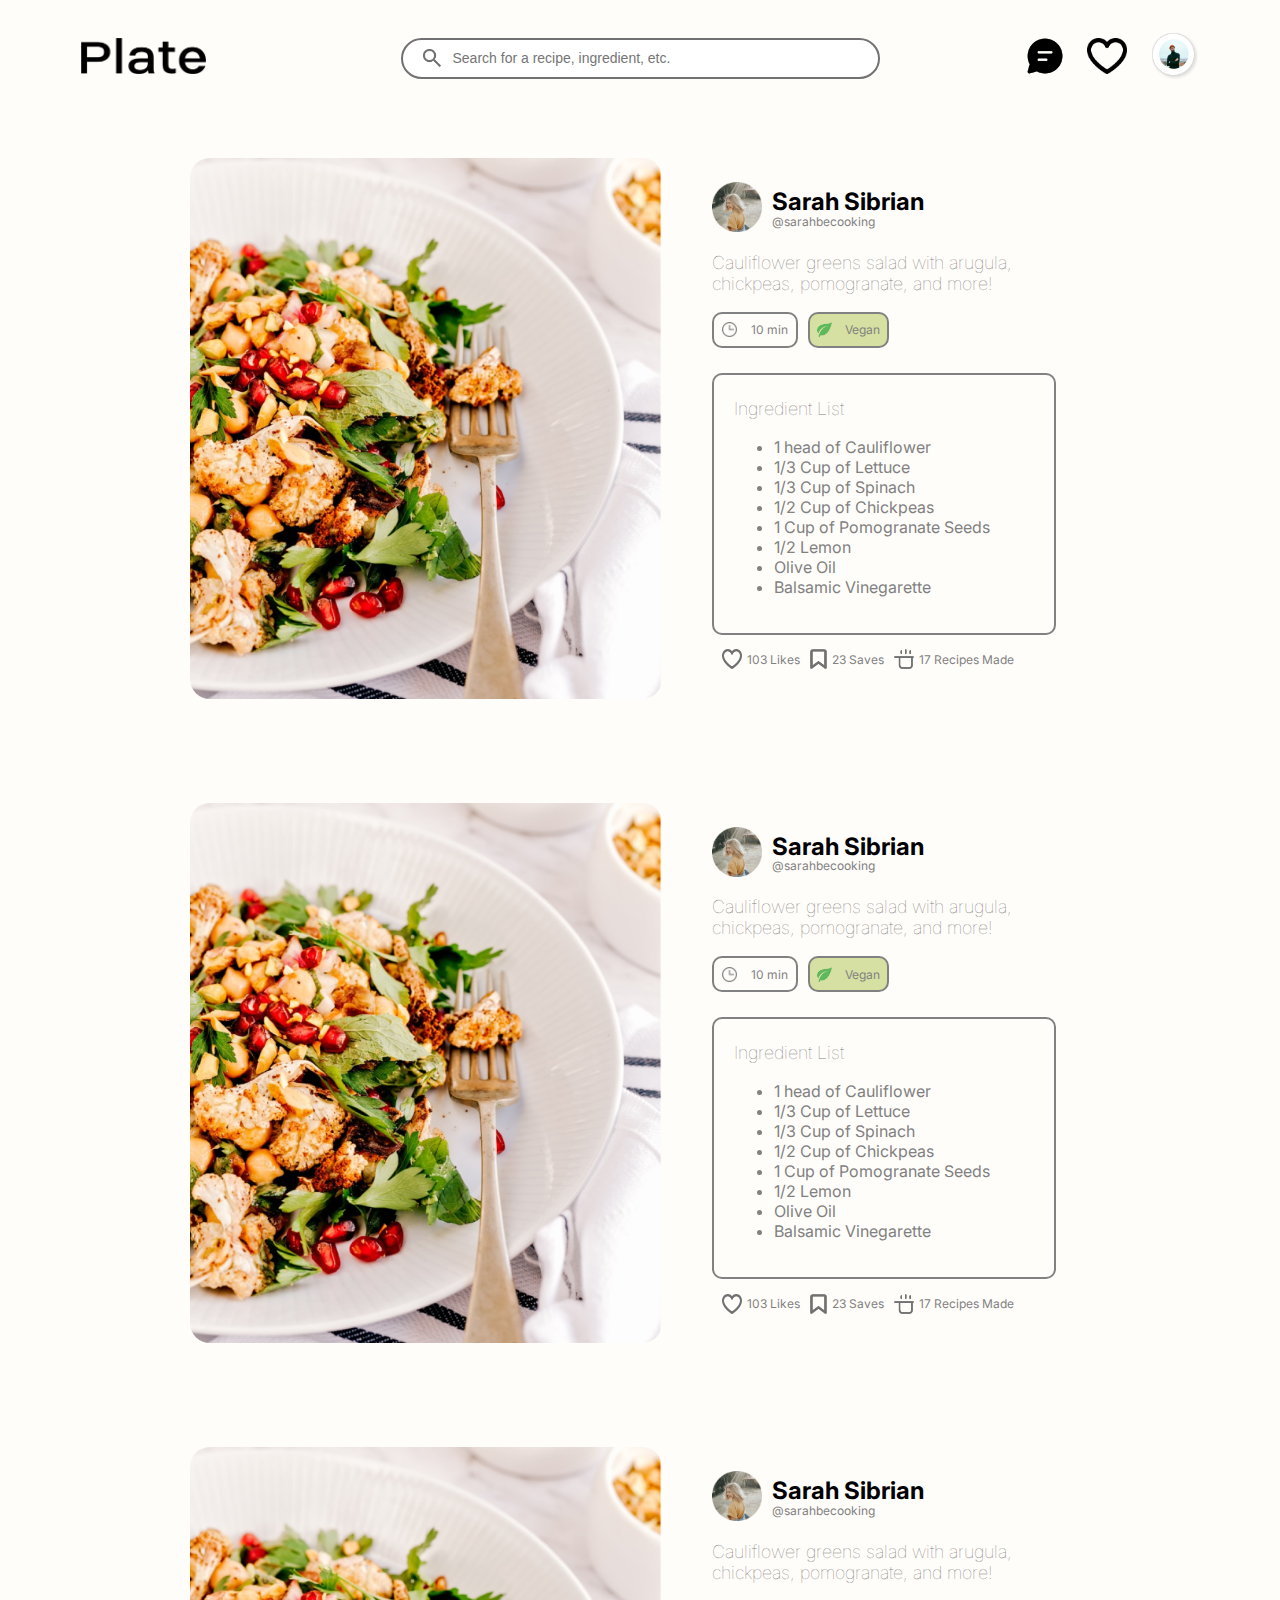
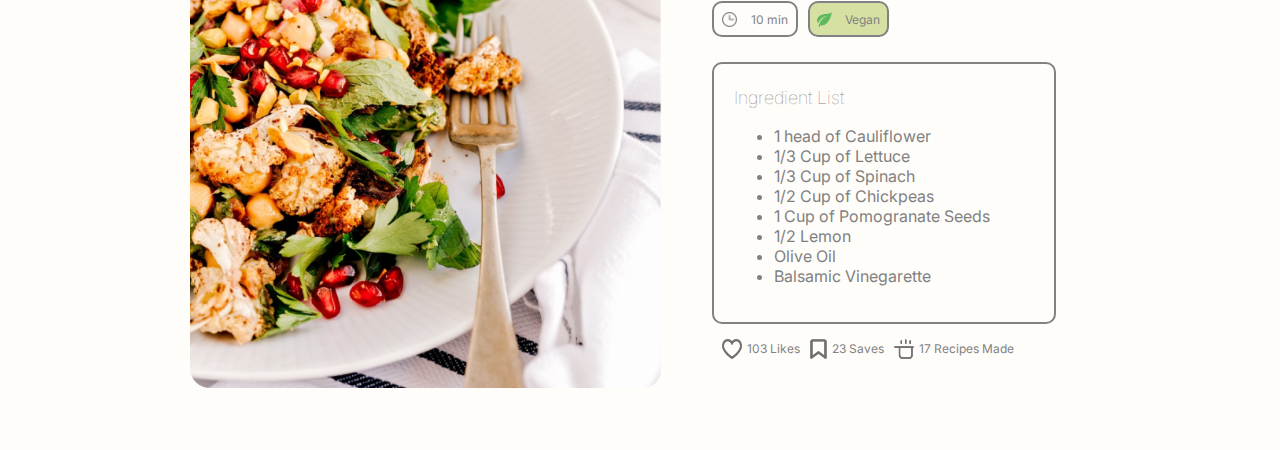
==== index.html @ 9414996a "Add files via upload" ====
<!DOCTYPE html>
<html>
<head>
    <meta charset="UTF-8">
    <meta name="viewport" content="width=device-width, initial-scale=1">

<title>Plate | A Food Website</title>

    <link rel="stylesheet" href="css/main.css">
    <link rel="stylesheet" href="css/navbar.css">

    <link rel="preconnect" href="https://fonts.googleapis.com"> 
    <link rel="preconnect" href="https://fonts.gstatic.com" crossorigin> 
    <link href="https://fonts.googleapis.com/css2?family=Inter&display=swap" rel="stylesheet">

</head>    
<body>

<!-- NAVIGATION BAR -->
<div id="navigation">
        <a href="index.html"><img class="logo" src="img/plate.png" alt="plate logo"></a>

        <a href="explore/explore.html"><div id="searchbar">
            <img class="searchicon" src="img/searchicon.png">
            <input class="search" type="text" placeholder="Search for a recipe, ingredient, etc.">
        </div></a>

        <div id="navigation-icons-right">
            <a href="community/community.html"><img class="icons" src="img/communityicon.png" alt="community icon"></a>
            <a href="saved/saved.html"><img class="icons" src="img/savedicon.png" alt="saved icon"></a>
            <a href="profile/profile.html"><img class="usericon" src="img/usericon.png" alt="usericon"></a>
        </div>   
</div>


<!-- MAIN FEED -->
<!-- POST 1 -->
<div class="post-template">
    <div class="post-image">
        <!-- <img class="post-saved" src="img/savedicon.png" alt="saved icon"> -->
        <img class="post-pic" src="img/post1/test.png" alt="post 1 test image">
    </div>
    

    <div class="post-description">
        <div class="post-user">
            <img class="post-user-image" src="img/post1/userimage.png" alt="post 1 test user image">
            <div class="post-user-info">
                <h2 class="post-user-name">Sarah Sibrian</h2>
                <p>@sarahbecooking</p>
            </div>
        </div>

        <div class="post-caption">
            <h3>Cauliflower greens salad with arugula, chickpeas, pomogranate, and more!</h3>

        </div>

        <div class="post-tags">
            <div class="time">
                <img class="post-icons" src="img/timeicon.png" alt="time icon">
                <p>10 min</p>
            </div>

            <div class="vegan">
                <img class="post-icons" src="img/veganicon.png" alt="vegan icon">
                <p>Vegan</p>
            </div>

        </div>

        <div class="post-ingredients">
            <h3>Ingredient List</h3>
            <ul>
                <li>1 head of Cauliflower</li>
                <li>1/3 Cup of Lettuce</li>
                <li>1/3 Cup of Spinach</li>
                <li>1/2 Cup of Chickpeas</li>
                <li>1 Cup of Pomogranate Seeds</li>
                <li>1/2 Lemon </li>
                <li>Olive Oil</li>
                <li>Balsamic Vinegarette</li>
            </ul>

        </div>

        <div class="post-engagement">
            <div class="texteng">
                <img class="iconeng heart" src="img/savedicong.png" alt="saved icon">
                <p>103 Likes</p>
            </div>
            <div class="texteng">
                <img class="iconengf" src="img/flagicon.png" alt="flag icon">
                <p>23 Saves</p>
            </div>
            <div class="texteng">
                <img class="iconeng" src="img/cookedicon.png" alt="cooked icon">      
                <p>17 Recipes Made</p>  
            </div>

        </div>
    </div>

</div>

<!-- POST 2 -->
<div class="post-template">
    <div class="post-image">
        <!-- <img class="post-saved" src="img/savedicon.png" alt="saved icon"> -->
        <img class="post-pic" src="img/post1/test.png" alt="post 1 test image">
    </div>
    

    <div class="post-description">
        <div class="post-user">
            <img class="post-user-image" src="img/post1/userimage.png" alt="post 1 test user image">
            <div class="post-user-info">
                <h2 class="post-user-name">Sarah Sibrian</h2>
                <p>@sarahbecooking</p>
            </div>
        </div>

        <div class="post-caption">
            <h3>Cauliflower greens salad with arugula, chickpeas, pomogranate, and more!</h3>

        </div>

        <div class="post-tags">
            <div class="time">
                <img class="post-icons" src="img/timeicon.png" alt="time icon">
                <p>10 min</p>
            </div>

            <div class="vegan">
                <img class="post-icons" src="img/veganicon.png" alt="vegan icon">
                <p>Vegan</p>
            </div>

        </div>

        <div class="post-ingredients">
            <h3>Ingredient List</h3>
            <ul>
                <li>1 head of Cauliflower</li>
                <li>1/3 Cup of Lettuce</li>
                <li>1/3 Cup of Spinach</li>
                <li>1/2 Cup of Chickpeas</li>
                <li>1 Cup of Pomogranate Seeds</li>
                <li>1/2 Lemon </li>
                <li>Olive Oil</li>
                <li>Balsamic Vinegarette</li>
            </ul>

        </div>

        <div class="post-engagement">
            <div class="texteng">
                <img class="iconeng heart" src="img/savedicong.png" alt="saved icon">
                <p>103 Likes</p>
            </div>
            <div class="texteng">
                <img class="iconengf" src="img/flagicon.png" alt="flag icon">
                <p>23 Saves</p>
            </div>
            <div class="texteng">
                <img class="iconeng" src="img/cookedicon.png" alt="cooked icon">      
                <p>17 Recipes Made</p>  
            </div>

        </div>
    </div>

</div>

<!-- POST 3 -->
<div class="post-template">
    <div class="post-image">
        <!-- <img class="post-saved" src="img/savedicon.png" alt="saved icon"> -->
        <img class="post-pic" src="img/post1/test.png" alt="post 1 test image">
    </div>
    

    <div class="post-description">
        <div class="post-user">
            <img class="post-user-image" src="img/post1/userimage.png" alt="post 1 test user image">
            <div class="post-user-info">
                <h2 class="post-user-name">Sarah Sibrian</h2>
                <p>@sarahbecooking</p>
            </div>
        </div>

        <div class="post-caption">
            <h3>Cauliflower greens salad with arugula, chickpeas, pomogranate, and more!</h3>

        </div>

        <div class="post-tags">
            <div class="time">
                <img class="post-icons" src="img/timeicon.png" alt="time icon">
                <p>10 min</p>
            </div>

            <div class="vegan">
                <img class="post-icons" src="img/veganicon.png" alt="vegan icon">
                <p>Vegan</p>
            </div>

        </div>

        <div class="post-ingredients">
            <h3>Ingredient List</h3>
            <ul>
                <li>1 head of Cauliflower</li>
                <li>1/3 Cup of Lettuce</li>
                <li>1/3 Cup of Spinach</li>
                <li>1/2 Cup of Chickpeas</li>
                <li>1 Cup of Pomogranate Seeds</li>
                <li>1/2 Lemon </li>
                <li>Olive Oil</li>
                <li>Balsamic Vinegarette</li>
            </ul>

        </div>

        <div class="post-engagement">
            <div class="texteng">
                <img class="iconeng heart" src="img/savedicong.png" alt="saved icon">
                <p>103 Likes</p>
            </div>
            <div class="texteng">
                <img class="iconengf" src="img/flagicon.png" alt="flag icon">
                <p>23 Saves</p>
            </div>
            <div class="texteng">
                <img class="iconeng" src="img/cookedicon.png" alt="cooked icon">      
                <p>17 Recipes Made</p>  
            </div>

        </div>
    </div>

</div>

<script>
    var saveIcons = document.querySelectorAll('.heart');
    var flagIcons = document.querySelectorAll('.iconengf');
    var filledSave = 'img/saved-fill.svg';
    var filledFlag = 'img/flag-fill.svg';

    //START HEART ICONS
    saveIcons.forEach(function(saveIcon) {
    //Hover Functions
        saveIcon.addEventListener('mouseover', function () {
            if (!saveIcon.classList.contains('liked')) {
                saveIcon.src = filledSave;
            }
         });

        saveIcon.addEventListener('mouseout', function () {
            if (!saveIcon.classList.contains('liked')) {
                saveIcon.src = 'img/savedicong.png';
            }
        });

        //Click Functions
        saveIcon.addEventListener('click', function(){
            var postDiv = saveIcon.closest('.texteng');

            if(postDiv) {
                var heartText = postDiv.querySelector('p');

                if (saveIcon.src.endsWith('saved-fill.svg')) {
                saveIcon.src = 'img/savedicong.png';
                saveIcon.classList.remove('liked');
                heartText.textContent = '103 Likes';

                } else {
                saveIcon.src = filledSave;
                saveIcon.classList.add('liked');
                heartText.textContent = '104 Likes';
                }

            }

        });
    });
    //END HEART ICONS

    //START FLAG ICONS
    flagIcons.forEach(function(flagIcon) {
    //Hover Functions
        flagIcon.addEventListener('mouseover', function () {
            if (!flagIcon.classList.contains('saved')) {
                flagIcon.src = filledFlag;
            }
         });

        flagIcon.addEventListener('mouseout', function () {
            if (!flagIcon.classList.contains('saved')) {
                flagIcon.src = 'img/flagicon.png';
            }
        });

        //Click Functions
        flagIcon.addEventListener('click', function(){
            var postDivf = flagIcon.closest('.texteng');

            if(postDivf) {
                var flagText = postDivf.querySelector('p');

                if (flagIcon.src.endsWith('flag-fill.svg')) {
                flagIcon.src = 'img/flagicon.png';
                flagIcon.classList.remove('saved');
                flagText.textContent = '23 Saves';

                } else {
                flagIcon.src = filledFlag;
                flagIcon.classList.add('saved');
                flagText.textContent = '24 Saves';
                }

            }

        });
    });
    //END FLAG ICONS

</script>


</body>
<html>
---- css/main.css ----
body {
    font-family: 'Inter', sans-serif;
    color: #818181;
    background-color: #FFFDFA;
}

h2 {
    font-size: 24px;
}

h3 {
    font-size: 18px;
    font-weight: 100;
}

p {
    font-size: 12px;
}




/* ENTIRE POST TEMPLATE */
.post-template {
    display: flex;
    flex-direction: row;
    align-items: center;

    margin-left: auto;
    margin-right: auto;

    width: 900px;
    padding: 50px;
}



/* POST IMAGE - LEFT SIDE*/
.post-image {
    width: 500px;
}

.post-pic {
    width: 100%;
    border-radius: 20px;
}

/* HOVER FOR HEART/LIKE FEATURE BUT I DIDN"T FIGURE IT OUT YET */

/* .post-saved {
    width: 35px;
    position: absolute;
    bottom: 180px;
    left: 635px;

    opacity: 0;
    transition: opacity 1s ease;
}

.post-image:hover > .post-saved{
    opacity: 1;
} */





/* ENTIRE POST DESCRIPTION - RIGHT SIDE*/
.post-description {
    width: 400px;
    padding-left: 50px;
}

/* POST USER NAME INFO*/
    .post-user {
        display: flex;
    }

    .post-user-image {
        width: 50px;
        height: 50px;
        padding-right: 10px;
    }

    .post-user-info {
        line-height: 0px;
    }

    .post-user-name {
        color: black;
    }


/* POST TAGS */
    .post-tags {
        display: flex;
        flex-direction: row;
        justify-content: flex-start;
    }

    .time {
        display: flex;
        align-items: center;
        justify-content: space-around;
        width: 80px;
        height: 30px;
        padding: 1px;

        border: 2px solid #818181;
        border-radius: 10px;
        margin-right: 10px;
    }

    .vegan {
        display: flex;
        align-items: center;
        justify-content: space-around;
        width: 75px;
        height: 30px;
        padding: 1px;

        border: 2px solid #818181;
        border-radius: 10px;
        background-color: #D6E0A2;
    }

    .post-icons {
        width: 15px;
        height: 15px;
    }


/* POST INGREDIENTS */
.post-ingredients {
    margin-top: 25px;
    border: 2px solid #818181;
    border-radius: 10px;

    width: 300px;
    padding: 20px;
    padding-top: 5px;
}


/* POST ENGAGEMENT */
.post-engagement {
    display: flex;
    flex-direction: row;
    padding-left: 10px;
    padding-top: 5px;
}

.texteng {
    display: flex;
    flex-direction: row;
    align-items: center;

    padding-right: 10px;
}

.iconeng {
    width: 20px;
    height: 20px;
    padding-right: 5px;
}

.iconengf {
    height: 20px;
    padding-right: 5px;
}
---- css/navbar.css ----
#navigation {
    display: flex;
    flex-direction: row;
    justify-content: space-around;
    align-items: center;

    height: 100px;
}


#searchbar {
    margin-left: 50px;
    align-items: center;
}

.search {
    width: 400px;
    height: 35px;

    border-radius: 25px;
    border: 2px solid #717171;

    font-size: 14px;
    padding-left: 50px;
    padding-right: 25px;
}

.searchicon {
    width: 18px;
    padding-top: 11px;
    padding-left: 22px;
    position: absolute;
}






#navigation-icons-right {
    width: 175px;

    display: flex;
    justify-content: space-between;
    align-items: center;

    /* background-color: green; */
}

.logo {
    width: 125px;
}

.icons {
    width: 40px;
}

.usericon {
    width: 50px;
}
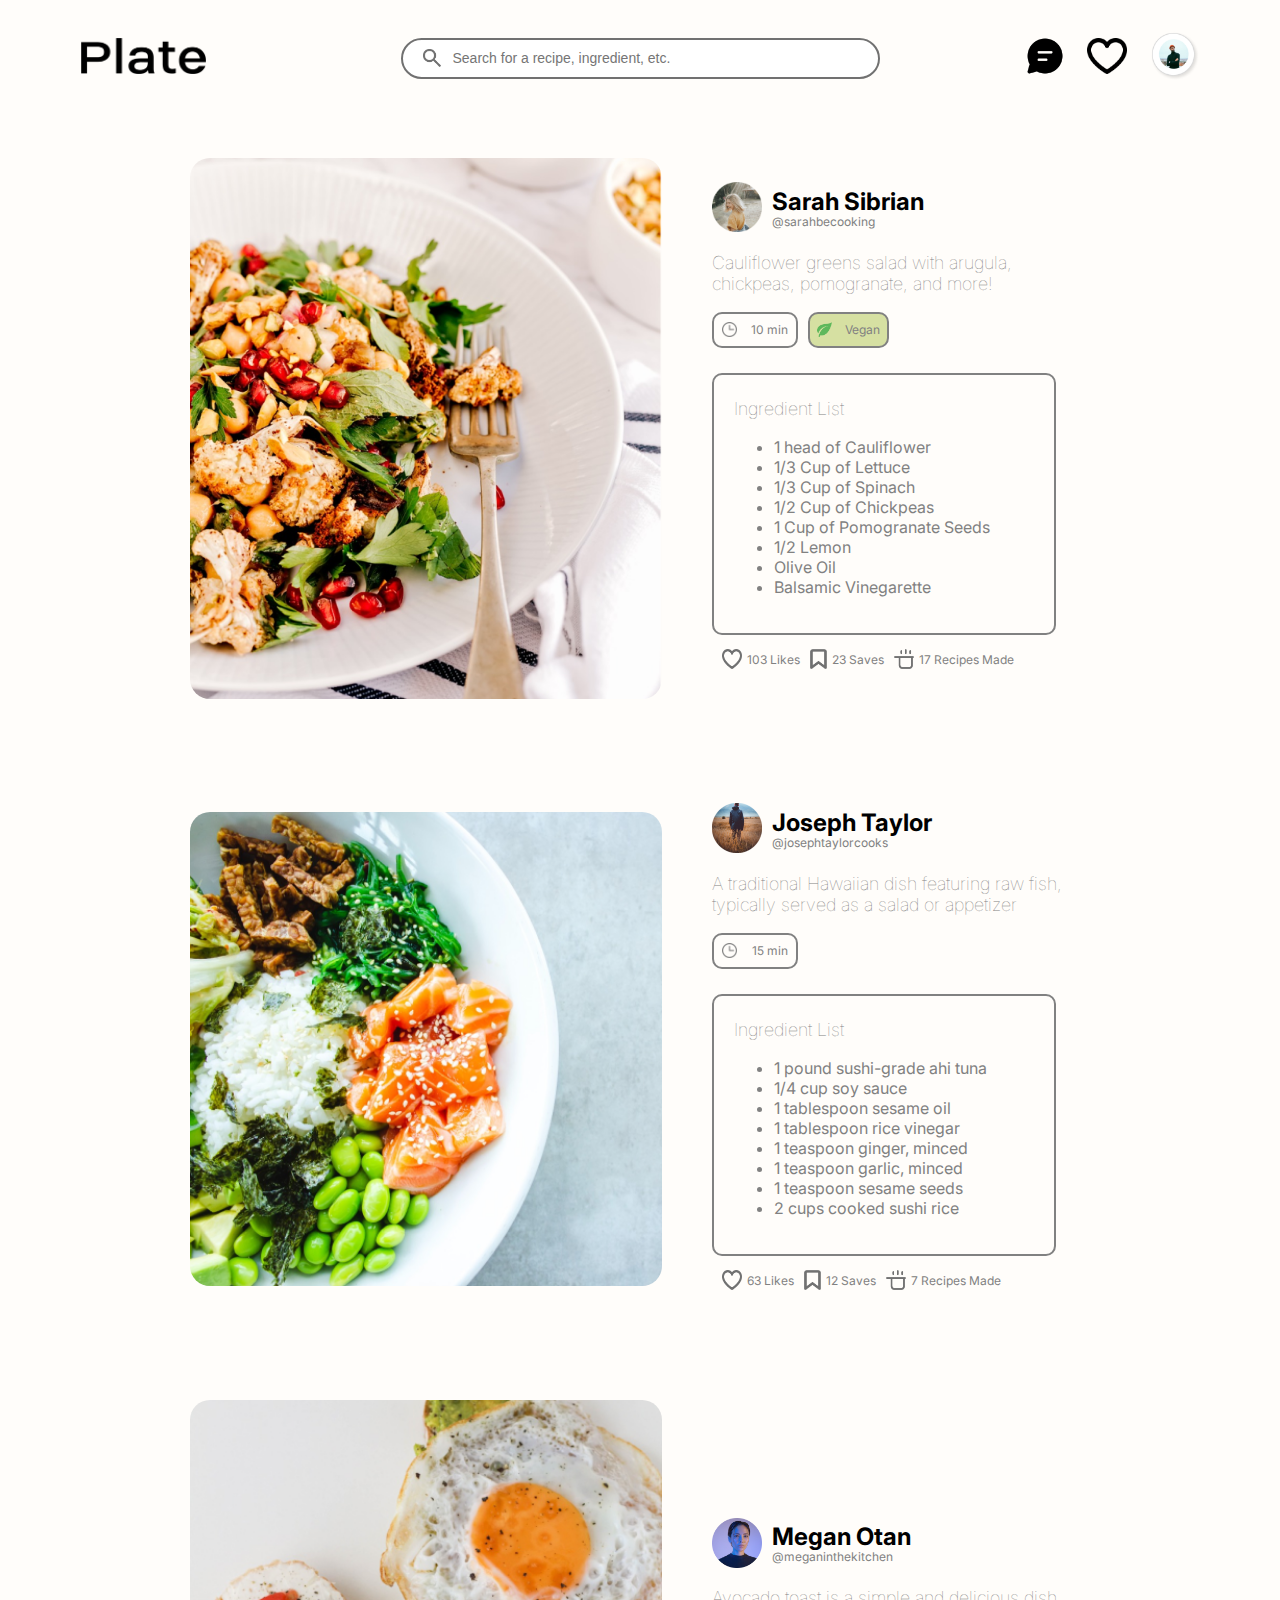
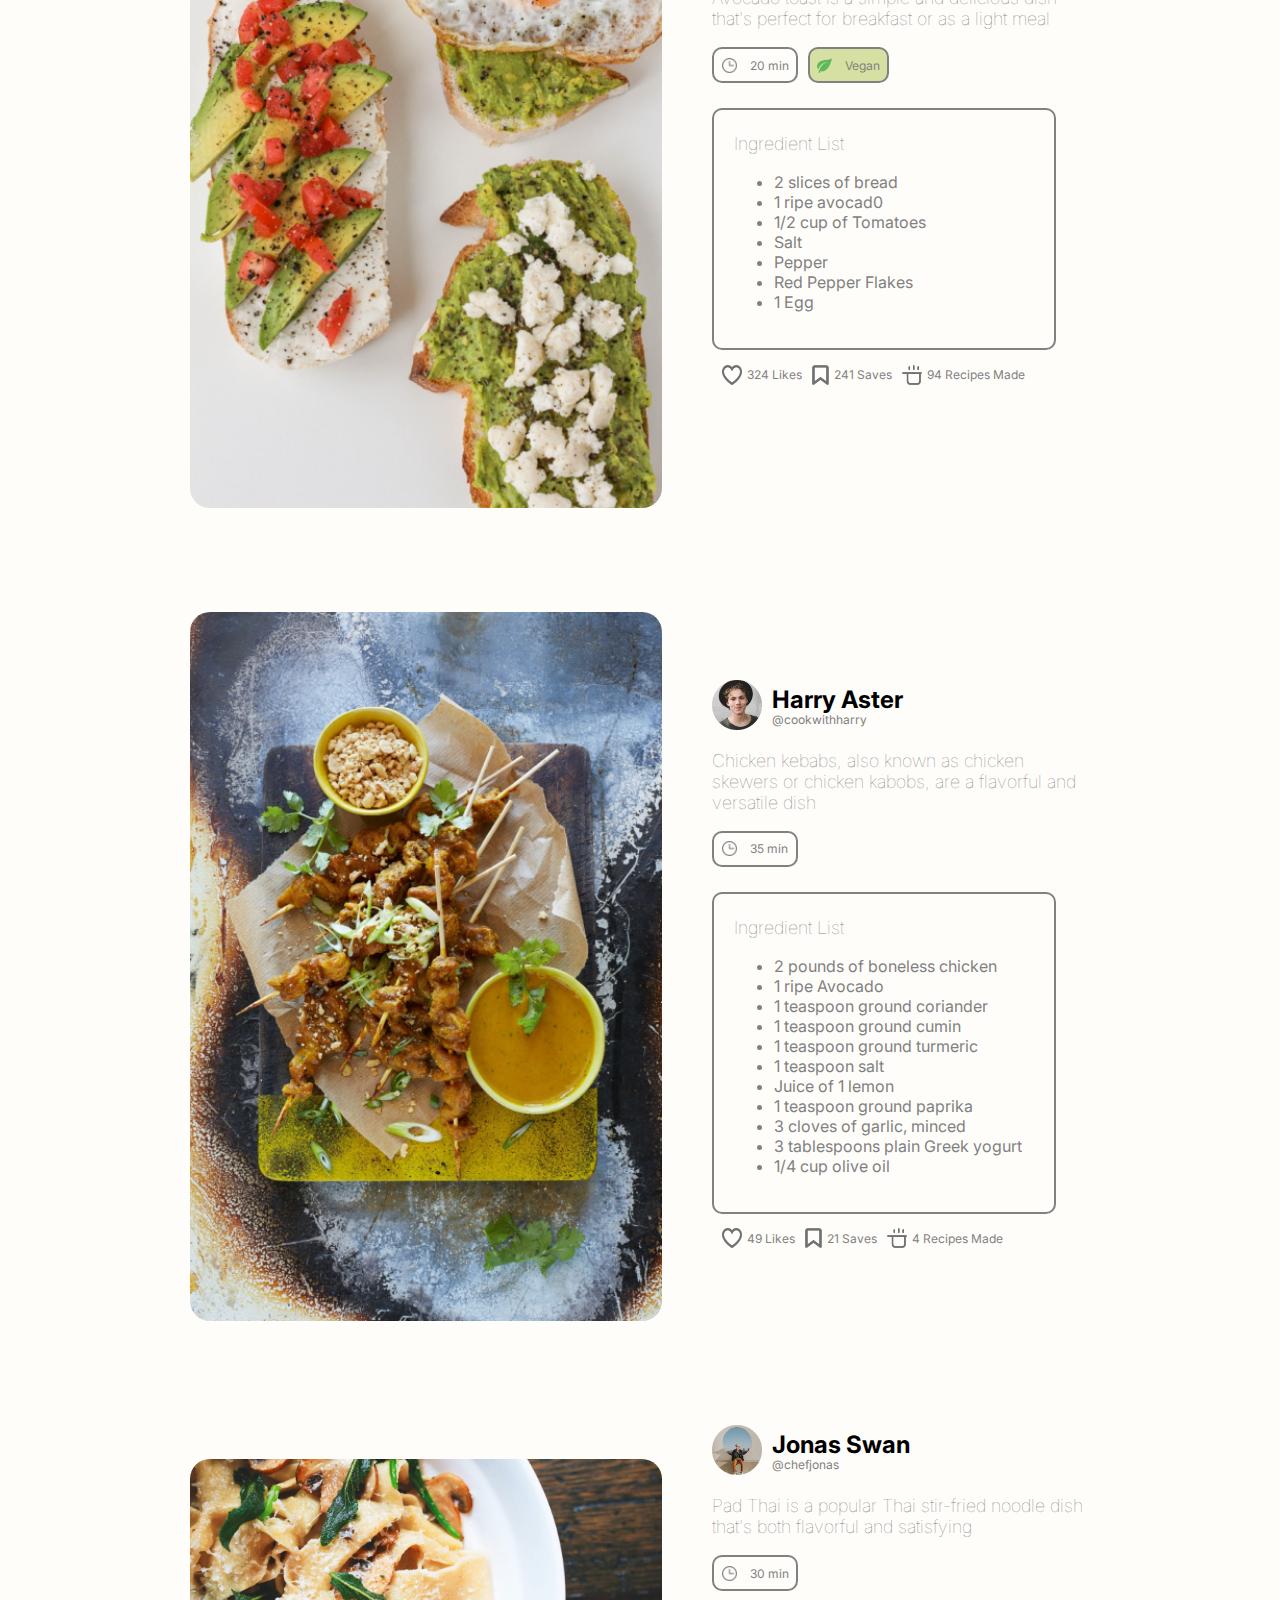
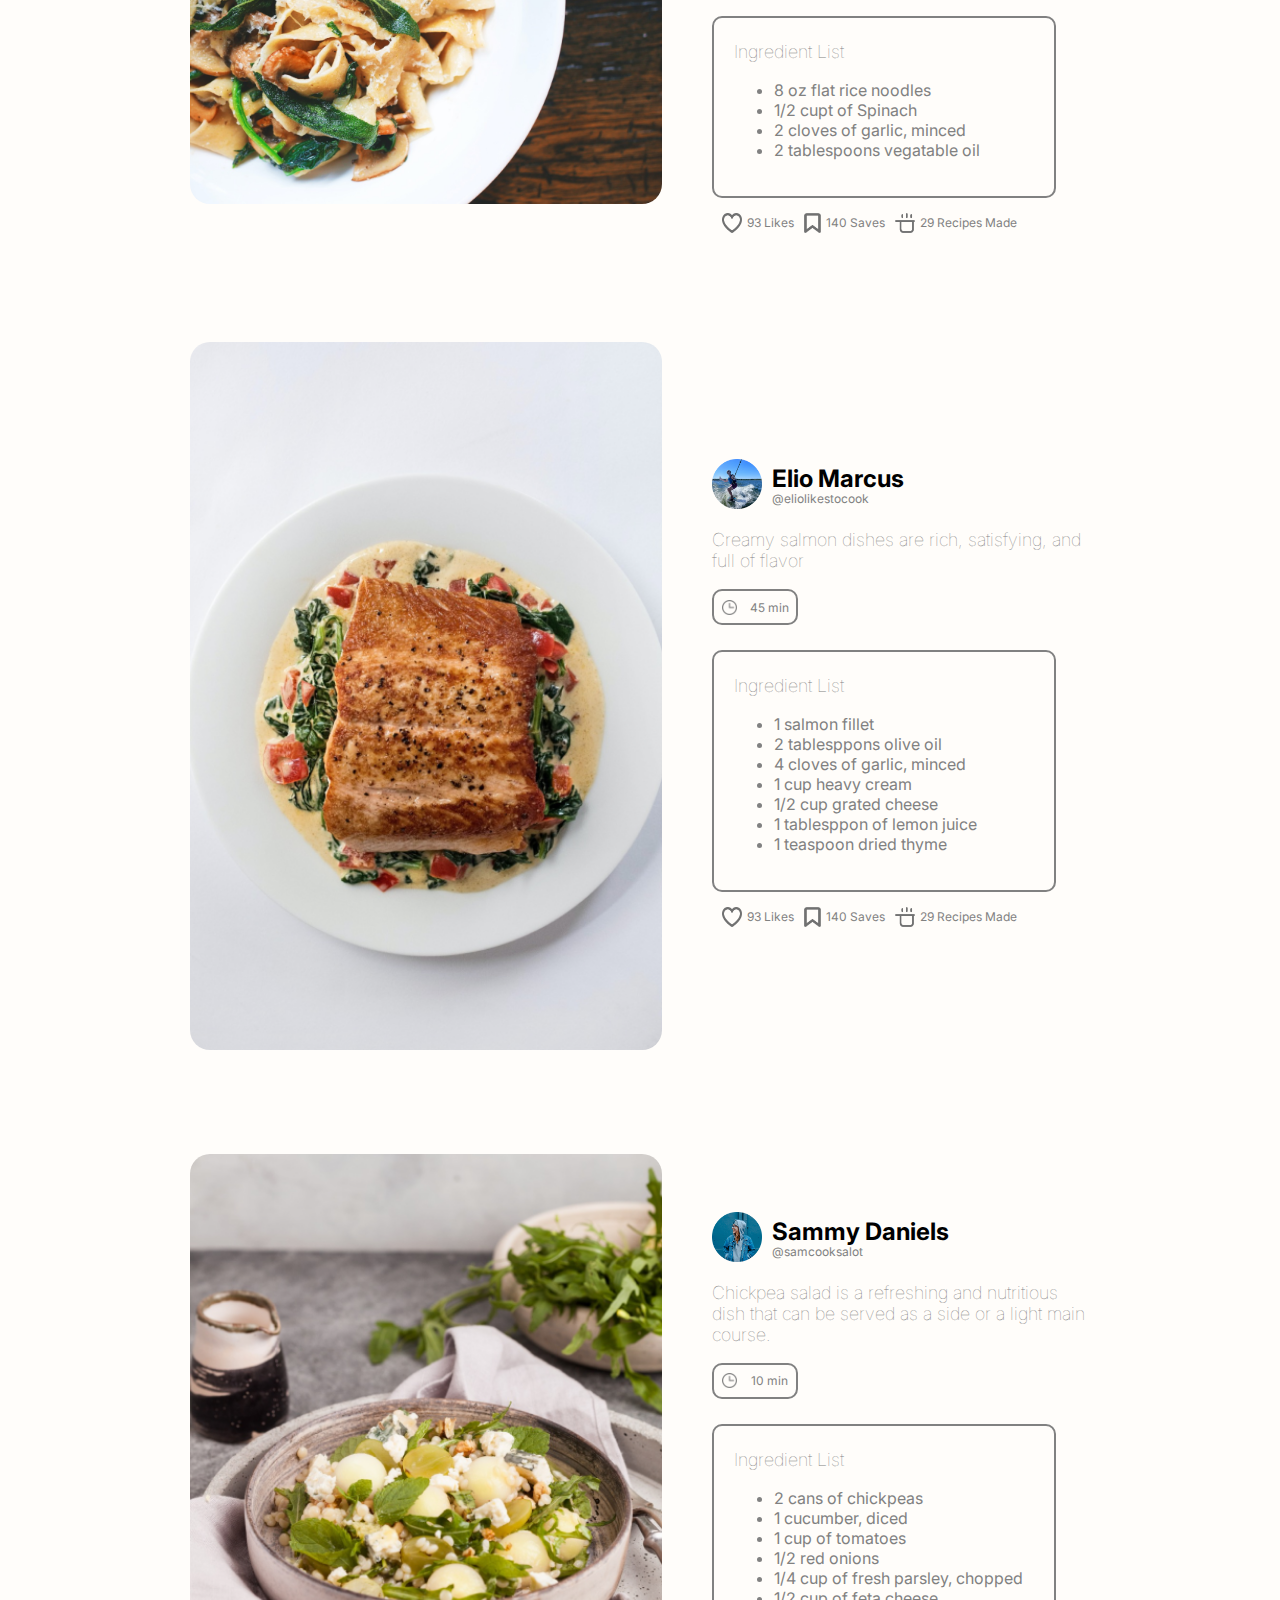
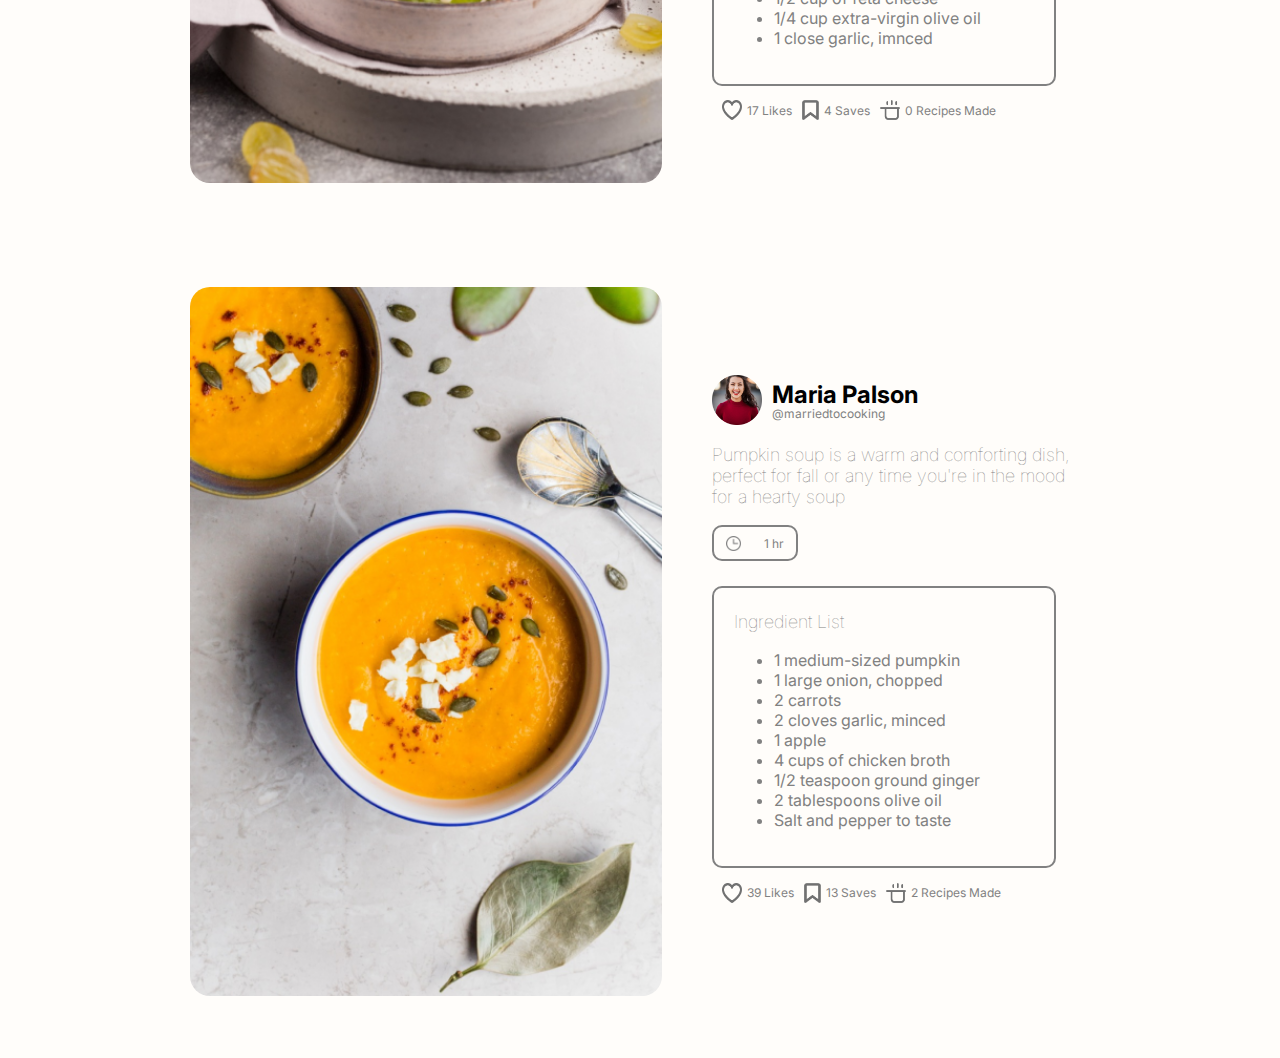
==== commit 07a1168e: "Update index.html" ====
--- a/index.html
+++ b/index.html
@@ -86,7 +86,7 @@
 
         <div class="post-engagement">
             <div class="texteng">
-                <img class="iconeng heart" src="img/savedicong.png" alt="saved icon">
+                <img class="iconeng" src="img/savedicong.png" alt="saved icon">
                 <p>103 Likes</p>
             </div>
             <div class="texteng">
@@ -107,28 +107,92 @@
 <div class="post-template">
     <div class="post-image">
         <!-- <img class="post-saved" src="img/savedicon.png" alt="saved icon"> -->
-        <img class="post-pic" src="img/post1/test.png" alt="post 1 test image">
-    </div>
-    
-
-    <div class="post-description">
-        <div class="post-user">
-            <img class="post-user-image" src="img/post1/userimage.png" alt="post 1 test user image">
-            <div class="post-user-info">
-                <h2 class="post-user-name">Sarah Sibrian</h2>
-                <p>@sarahbecooking</p>
-            </div>
-        </div>
-
-        <div class="post-caption">
-            <h3>Cauliflower greens salad with arugula, chickpeas, pomogranate, and more!</h3>
-
-        </div>
-
-        <div class="post-tags">
-            <div class="time">
-                <img class="post-icons" src="img/timeicon.png" alt="time icon">
-                <p>10 min</p>
+        <img class="post-pic" src="img/post2/test.png" alt="post 2 test image">
+    </div>
+    
+
+    <div class="post-description">
+        <div class="post-user">
+            <img class="post-user-image" src="img/post2/userimage.png" alt="post 2 test user image">
+            <div class="post-user-info">
+                <h2 class="post-user-name">Joseph Taylor</h2>
+                <p>@josephtaylorcooks</p>
+            </div>
+        </div>
+
+        <div class="post-caption">
+            <h3>A traditional Hawaiian dish featuring raw fish, typically served as a salad or appetizer</h3>
+
+        </div>
+
+        <div class="post-tags">
+            <div class="time">
+                <img class="post-icons" src="img/timeicon.png" alt="time icon">
+                <p>15 min</p>
+            </div>
+
+        </div>
+
+        <div class="post-ingredients">
+            <h3>Ingredient List</h3>
+            <ul>
+                <li>1 pound sushi-grade ahi tuna</li>
+                <li>1/4 cup soy sauce</li>
+                <li>1 tablespoon sesame oil</li>
+                <li>1 tablespoon rice vinegar</li>
+                <li>1 teaspoon ginger, minced</li>
+                <li>1 teaspoon garlic, minced</li>
+                <li>1 teaspoon sesame seeds</li>
+                <li>2 cups cooked sushi rice</li>
+            </ul>
+
+        </div>
+
+        <div class="post-engagement">
+            <div class="texteng">
+                <img class="iconeng" src="img/savedicong.png" alt="saved icon">
+                <p>63 Likes</p>
+            </div>
+            <div class="texteng">
+                <img class="iconengf" src="img/flagicon.png" alt="flag icon">
+                <p>12 Saves</p>
+            </div>
+            <div class="texteng">
+                <img class="iconeng" src="img/cookedicon.png" alt="cooked icon">      
+                <p>7 Recipes Made</p>  
+            </div>
+
+        </div>
+    </div>
+
+</div>
+
+<!-- POST 3 -->
+<div class="post-template">
+    <div class="post-image">
+        <!-- <img class="post-saved" src="img/savedicon.png" alt="saved icon"> -->
+        <img class="post-pic" src="img/post3/test.png" alt="post 3 test image">
+    </div>
+    
+
+    <div class="post-description">
+        <div class="post-user">
+            <img class="post-user-image" src="img/post3/userimage.png" alt="post 3 test user image">
+            <div class="post-user-info">
+                <h2 class="post-user-name">Megan Otan</h2>
+                <p>@meganinthekitchen</p>
+            </div>
+        </div>
+
+        <div class="post-caption">
+            <h3>Avocado toast is a simple and delicious dish that's perfect for breakfast or as a light meal</h3>
+
+        </div>
+
+        <div class="post-tags">
+            <div class="time">
+                <img class="post-icons" src="img/timeicon.png" alt="time icon">
+                <p>20 min</p>
             </div>
 
             <div class="vegan">
@@ -141,56 +205,257 @@
         <div class="post-ingredients">
             <h3>Ingredient List</h3>
             <ul>
-                <li>1 head of Cauliflower</li>
-                <li>1/3 Cup of Lettuce</li>
-                <li>1/3 Cup of Spinach</li>
-                <li>1/2 Cup of Chickpeas</li>
-                <li>1 Cup of Pomogranate Seeds</li>
-                <li>1/2 Lemon </li>
-                <li>Olive Oil</li>
-                <li>Balsamic Vinegarette</li>
-            </ul>
-
-        </div>
-
-        <div class="post-engagement">
-            <div class="texteng">
-                <img class="iconeng heart" src="img/savedicong.png" alt="saved icon">
-                <p>103 Likes</p>
-            </div>
-            <div class="texteng">
-                <img class="iconengf" src="img/flagicon.png" alt="flag icon">
-                <p>23 Saves</p>
-            </div>
-            <div class="texteng">
-                <img class="iconeng" src="img/cookedicon.png" alt="cooked icon">      
-                <p>17 Recipes Made</p>  
-            </div>
-
-        </div>
-    </div>
-
-</div>
-
-<!-- POST 3 -->
-<div class="post-template">
-    <div class="post-image">
-        <!-- <img class="post-saved" src="img/savedicon.png" alt="saved icon"> -->
-        <img class="post-pic" src="img/post1/test.png" alt="post 1 test image">
-    </div>
-    
-
-    <div class="post-description">
-        <div class="post-user">
-            <img class="post-user-image" src="img/post1/userimage.png" alt="post 1 test user image">
-            <div class="post-user-info">
-                <h2 class="post-user-name">Sarah Sibrian</h2>
-                <p>@sarahbecooking</p>
-            </div>
-        </div>
-
-        <div class="post-caption">
-            <h3>Cauliflower greens salad with arugula, chickpeas, pomogranate, and more!</h3>
+                <li>2 slices of bread </li>
+                <li>1 ripe avocad0</li>
+                <li>1/2 cup of Tomatoes</li>
+                <li>Salt</li>
+                <li>Pepper</li>
+                <li>Red Pepper Flakes</li>
+                <li>1 Egg</li>
+                
+            </ul>
+
+        </div>
+
+        <div class="post-engagement">
+            <div class="texteng">
+                <img class="iconeng" src="img/savedicong.png" alt="saved icon">
+                <p>324 Likes</p>
+            </div>
+            <div class="texteng">
+                <img class="iconengf" src="img/flagicon.png" alt="flag icon">
+                <p>241 Saves</p>
+            </div>
+            <div class="texteng">
+                <img class="iconeng" src="img/cookedicon.png" alt="cooked icon">      
+                <p>94 Recipes Made</p>  
+            </div>
+
+        </div>
+    </div>
+
+</div>
+
+
+
+
+<!-- POST 4 -->
+<div class="post-template">
+    <div class="post-image">
+        <!-- <img class="post-saved" src="img/savedicon.png" alt="saved icon"> -->
+        <img class="post-pic" src="img/post4/test.png" alt="post 4 test image">
+    </div>
+    
+
+    <div class="post-description">
+        <div class="post-user">
+            <img class="post-user-image" src="img/post4/userimage.png" alt="post 4 test user image">
+            <div class="post-user-info">
+                <h2 class="post-user-name">Harry Aster</h2>
+                <p>@cookwithharry</p>
+            </div>
+        </div>
+
+        <div class="post-caption">
+            <h3>Chicken kebabs, also known as chicken skewers or chicken kabobs, are a flavorful and versatile dish</h3>
+
+        </div>
+
+        <div class="post-tags">
+            <div class="time">
+                <img class="post-icons" src="img/timeicon.png" alt="time icon">
+                <p>35 min</p>
+            </div>
+
+        </div>
+
+        <div class="post-ingredients">
+            <h3>Ingredient List</h3>
+            <ul>
+                <li>2 pounds of boneless chicken</li>
+                <li>1 ripe Avocado</li>
+                <li>1 teaspoon ground coriander</li>
+                <li>1 teaspoon ground cumin</li>
+                <li>1 teaspoon ground turmeric</li>
+                <li>1 teaspoon salt</li>
+                <li>Juice of 1 lemon</li>
+                <li>1 teaspoon ground paprika</li>
+                <li>3 cloves of garlic, minced</li>
+                <li>3 tablespoons plain Greek yogurt</li>
+                <li>1/4 cup olive oil</li>
+                
+            </ul>
+
+        </div>
+
+        <div class="post-engagement">
+            <div class="texteng">
+                <img class="iconeng" src="img/savedicong.png" alt="saved icon">
+                <p>49 Likes</p>
+            </div>
+            <div class="texteng">
+                <img class="iconengf" src="img/flagicon.png" alt="flag icon">
+                <p>21 Saves</p>
+            </div>
+            <div class="texteng">
+                <img class="iconeng" src="img/cookedicon.png" alt="cooked icon">      
+                <p>4 Recipes Made</p>  
+            </div>
+
+        </div>
+    </div>
+
+</div>
+
+
+
+<!-- POST 5 -->
+<div class="post-template">
+    <div class="post-image">
+        <!-- <img class="post-saved" src="img/savedicon.png" alt="saved icon"> -->
+        <img class="post-pic" src="img/post5/test.png" alt="post 5 test image">
+    </div>
+    
+
+    <div class="post-description">
+        <div class="post-user">
+            <img class="post-user-image" src="img/post5/userimage.png" alt="post 5 test user image">
+            <div class="post-user-info">
+                <h2 class="post-user-name">Jonas Swan</h2>
+                <p>@chefjonas</p>
+            </div>
+        </div>
+
+        <div class="post-caption">
+            <h3>Pad Thai is a popular Thai stir-fried noodle dish that's both flavorful and satisfying</h3>
+
+        </div>
+
+        <div class="post-tags">
+            <div class="time">
+                <img class="post-icons" src="img/timeicon.png" alt="time icon">
+                <p>30 min</p>
+            </div>
+
+        </div>
+
+        <div class="post-ingredients">
+            <h3>Ingredient List</h3>
+            <ul>
+                <li>8 oz flat rice noodles</li>
+                <li>1/2 cupt of Spinach</li>
+                <li>2 cloves of garlic, minced</li>
+                <li>2 tablespoons vegatable oil</li>
+                
+            </ul>
+
+        </div>
+
+        <div class="post-engagement">
+            <div class="texteng">
+                <img class="iconeng" src="img/savedicong.png" alt="saved icon">
+                <p>93 Likes</p>
+            </div>
+            <div class="texteng">
+                <img class="iconengf" src="img/flagicon.png" alt="flag icon">
+                <p>140 Saves</p>
+            </div>
+            <div class="texteng">
+                <img class="iconeng" src="img/cookedicon.png" alt="cooked icon">      
+                <p>29 Recipes Made</p>  
+            </div>
+
+        </div>
+    </div>
+
+</div>
+
+
+
+<!-- POST 6 -->
+<div class="post-template">
+    <div class="post-image">
+        <!-- <img class="post-saved" src="img/savedicon.png" alt="saved icon"> -->
+        <img class="post-pic" src="img/post6/test.png" alt="post 6 test image">
+    </div>
+    
+
+    <div class="post-description">
+        <div class="post-user">
+            <img class="post-user-image" src="img/post6/userimage.png" alt="post 6 test user image">
+            <div class="post-user-info">
+                <h2 class="post-user-name">Elio Marcus</h2>
+                <p>@eliolikestocook</p>
+            </div>
+        </div>
+
+        <div class="post-caption">
+            <h3>Creamy salmon dishes are rich, satisfying, and full of flavor</h3>
+
+        </div>
+
+        <div class="post-tags">
+            <div class="time">
+                <img class="post-icons" src="img/timeicon.png" alt="time icon">
+                <p>45 min</p>
+            </div>
+
+        </div>
+
+        <div class="post-ingredients">
+            <h3>Ingredient List</h3>
+            <ul>
+                <li>1 salmon fillet</li>
+                <li>2 tablesppons olive oil</li>
+                <li>4 cloves of garlic, minced</li>
+                <li>1 cup heavy cream</li>
+                <li>1/2 cup grated cheese</li>
+                <li>1 tablesppon of lemon juice</li>
+                <li>1 teaspoon dried thyme</li>
+
+            </ul>
+
+        </div>
+
+        <div class="post-engagement">
+            <div class="texteng">
+                <img class="iconeng" src="img/savedicong.png" alt="saved icon">
+                <p>93 Likes</p>
+            </div>
+            <div class="texteng">
+                <img class="iconengf" src="img/flagicon.png" alt="flag icon">
+                <p>140 Saves</p>
+            </div>
+            <div class="texteng">
+                <img class="iconeng" src="img/cookedicon.png" alt="cooked icon">      
+                <p>29 Recipes Made</p>  
+            </div>
+
+        </div>
+    </div>
+
+</div>
+
+
+<!-- POST 7 -->
+<div class="post-template">
+    <div class="post-image">
+        <!-- <img class="post-saved" src="img/savedicon.png" alt="saved icon"> -->
+        <img class="post-pic" src="img/post7/test.png" alt="post 7 test image">
+    </div>
+    
+
+    <div class="post-description">
+        <div class="post-user">
+            <img class="post-user-image" src="img/post7/userimage.png" alt="post 7 test user image">
+            <div class="post-user-info">
+                <h2 class="post-user-name">Sammy Daniels</h2>
+                <p>@samcooksalot</p>
+            </div>
+        </div>
+
+        <div class="post-caption">
+            <h3>Chickpea salad is a refreshing and nutritious dish that can be served as a side or a light main course.</h3>
 
         </div>
 
@@ -200,40 +465,105 @@
                 <p>10 min</p>
             </div>
 
-            <div class="vegan">
-                <img class="post-icons" src="img/veganicon.png" alt="vegan icon">
-                <p>Vegan</p>
-            </div>
-
-        </div>
-
-        <div class="post-ingredients">
-            <h3>Ingredient List</h3>
-            <ul>
-                <li>1 head of Cauliflower</li>
-                <li>1/3 Cup of Lettuce</li>
-                <li>1/3 Cup of Spinach</li>
-                <li>1/2 Cup of Chickpeas</li>
-                <li>1 Cup of Pomogranate Seeds</li>
-                <li>1/2 Lemon </li>
-                <li>Olive Oil</li>
-                <li>Balsamic Vinegarette</li>
-            </ul>
-
-        </div>
-
-        <div class="post-engagement">
-            <div class="texteng">
-                <img class="iconeng heart" src="img/savedicong.png" alt="saved icon">
-                <p>103 Likes</p>
-            </div>
-            <div class="texteng">
-                <img class="iconengf" src="img/flagicon.png" alt="flag icon">
-                <p>23 Saves</p>
-            </div>
-            <div class="texteng">
-                <img class="iconeng" src="img/cookedicon.png" alt="cooked icon">      
-                <p>17 Recipes Made</p>  
+        </div>
+
+        <div class="post-ingredients">
+            <h3>Ingredient List</h3>
+            <ul>
+                <li>2 cans of chickpeas</li>
+                <li>1 cucumber, diced</li>
+                <li>1 cup of tomatoes</li>
+                <li>1/2 red onions</li>
+                <li>1/4 cup of fresh parsley, chopped</li>
+                <li>1/2 cup of feta cheese</li>
+                <li>1/4 cup extra-virgin olive oil</li>
+                <li>1 close garlic, imnced</li>
+            </ul>
+        </div>
+
+        <div class="post-engagement">
+            <div class="texteng">
+                <img class="iconeng" src="img/savedicong.png" alt="saved icon">
+                <p>17 Likes</p>
+            </div>
+            <div class="texteng">
+                <img class="iconengf" src="img/flagicon.png" alt="flag icon">
+                <p>4 Saves</p>
+            </div>
+            <div class="texteng">
+                <img class="iconeng" src="img/cookedicon.png" alt="cooked icon">      
+                <p>0 Recipes Made</p>  
+            </div>
+
+        </div>
+    </div>
+
+</div>
+
+
+
+
+
+<!-- POST 8 -->
+<div class="post-template">
+    <div class="post-image">
+        <!-- <img class="post-saved" src="img/savedicon.png" alt="saved icon"> -->
+        <img class="post-pic" src="img/post8/test.png" alt="post 8 test image">
+    </div>
+    
+
+    <div class="post-description">
+        <div class="post-user">
+            <img class="post-user-image" src="img/post8/userimage.png" alt="post 8 test user image">
+            <div class="post-user-info">
+                <h2 class="post-user-name">Maria Palson</h2>
+                <p>@marriedtocooking</p>
+            </div>
+        </div>
+
+        <div class="post-caption">
+            <h3>Pumpkin soup is a warm and comforting dish, perfect for fall or any time you're in the mood for a hearty soup</h3>
+
+        </div>
+
+        <div class="post-tags">
+            <div class="time">
+                <img class="post-icons" src="img/timeicon.png" alt="time icon">
+                <p>1 hr</p>
+            </div>
+
+        </div>
+
+        <div class="post-ingredients">
+            <h3>Ingredient List</h3>
+            <ul>
+                <li>1 medium-sized pumpkin</li>
+                <li>1 large onion, chopped</li>
+                <li>2 carrots</li>
+                <li>2 cloves garlic, minced</li>
+                <li>1 apple</li>
+                <li>4 cups of chicken broth</li>
+                <li>1/2 teaspoon ground ginger</li>
+                <li>2 tablespoons olive oil</li>
+                <li>Salt and pepper to taste</li>
+
+                
+            </ul>
+
+        </div>
+
+        <div class="post-engagement">
+            <div class="texteng">
+                <img class="iconeng" src="img/savedicong.png" alt="saved icon">
+                <p>39 Likes</p>
+            </div>
+            <div class="texteng">
+                <img class="iconengf" src="img/flagicon.png" alt="flag icon">
+                <p>13 Saves</p>
+            </div>
+            <div class="texteng">
+                <img class="iconeng" src="img/cookedicon.png" alt="cooked icon">      
+                <p>2 Recipes Made</p>  
             </div>
 
         </div>
@@ -329,4 +659,4 @@
 
 
 </body>
-<html>	+<html>	
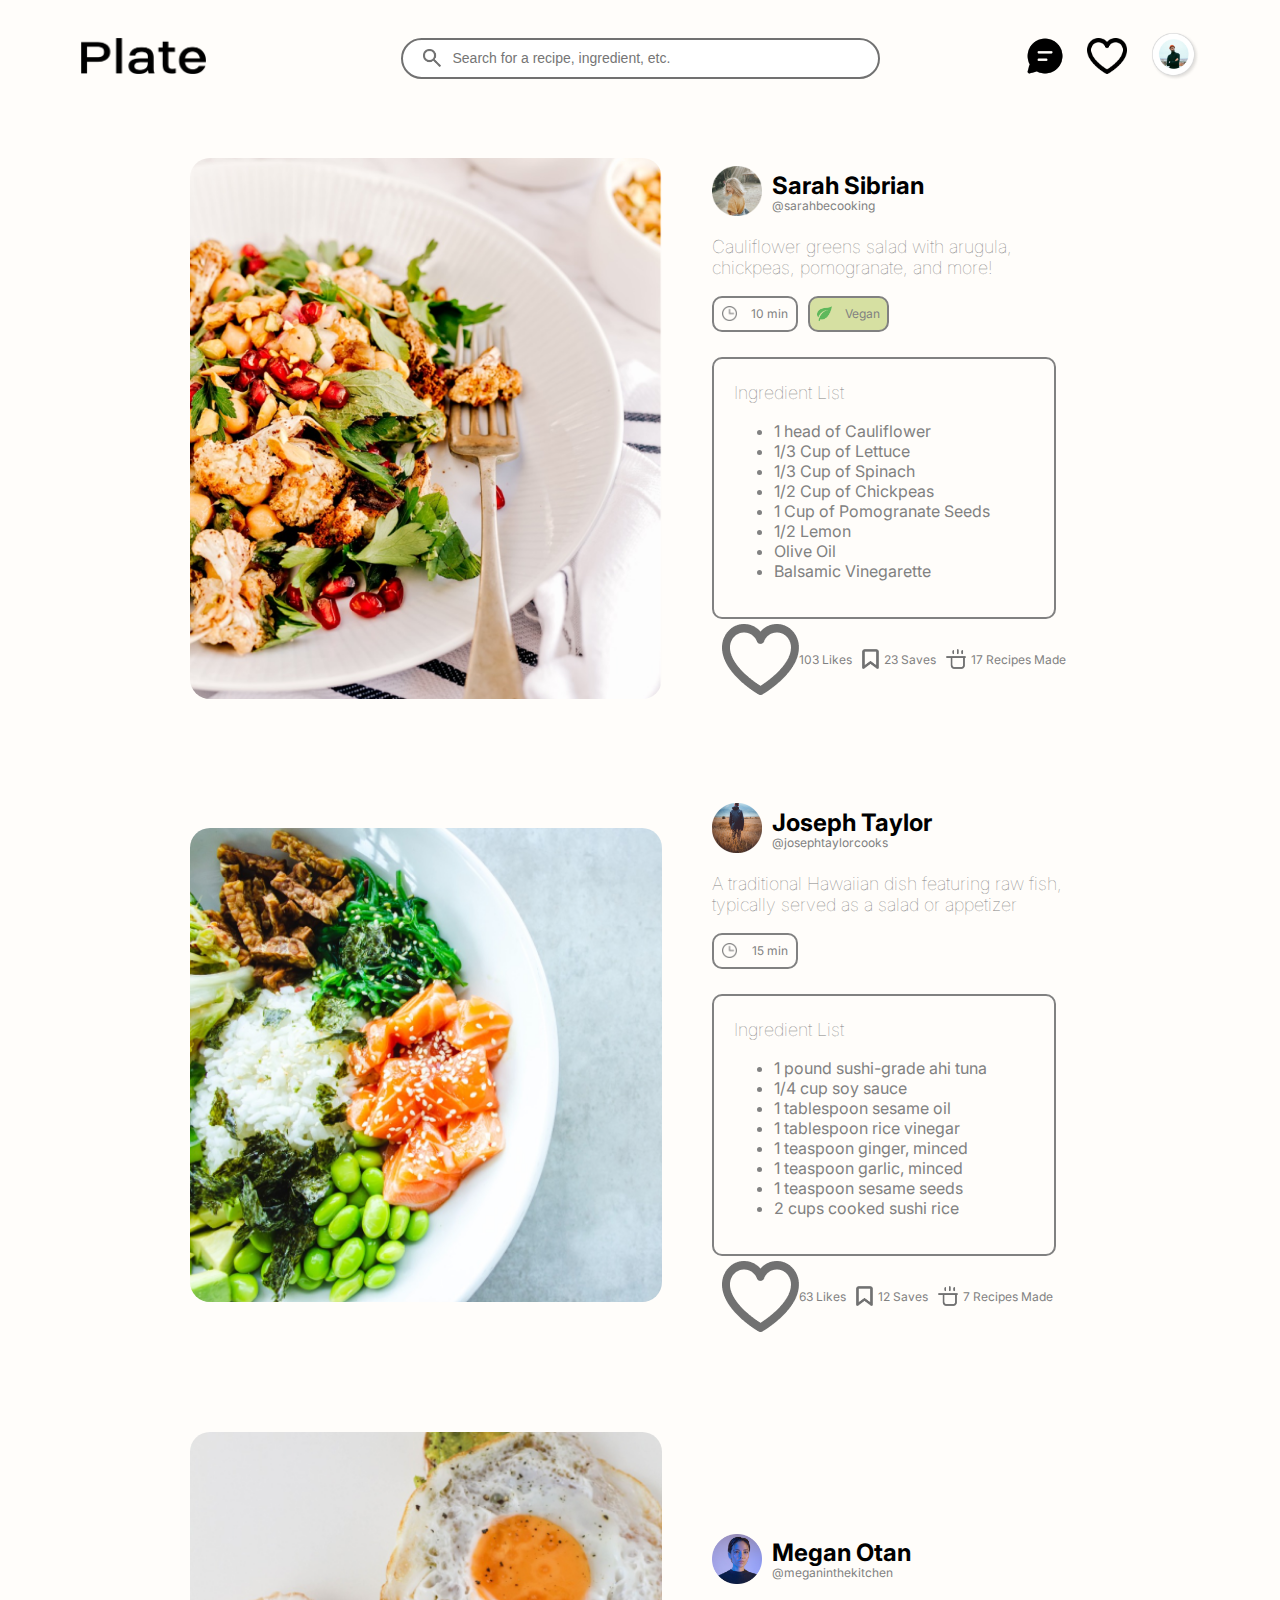
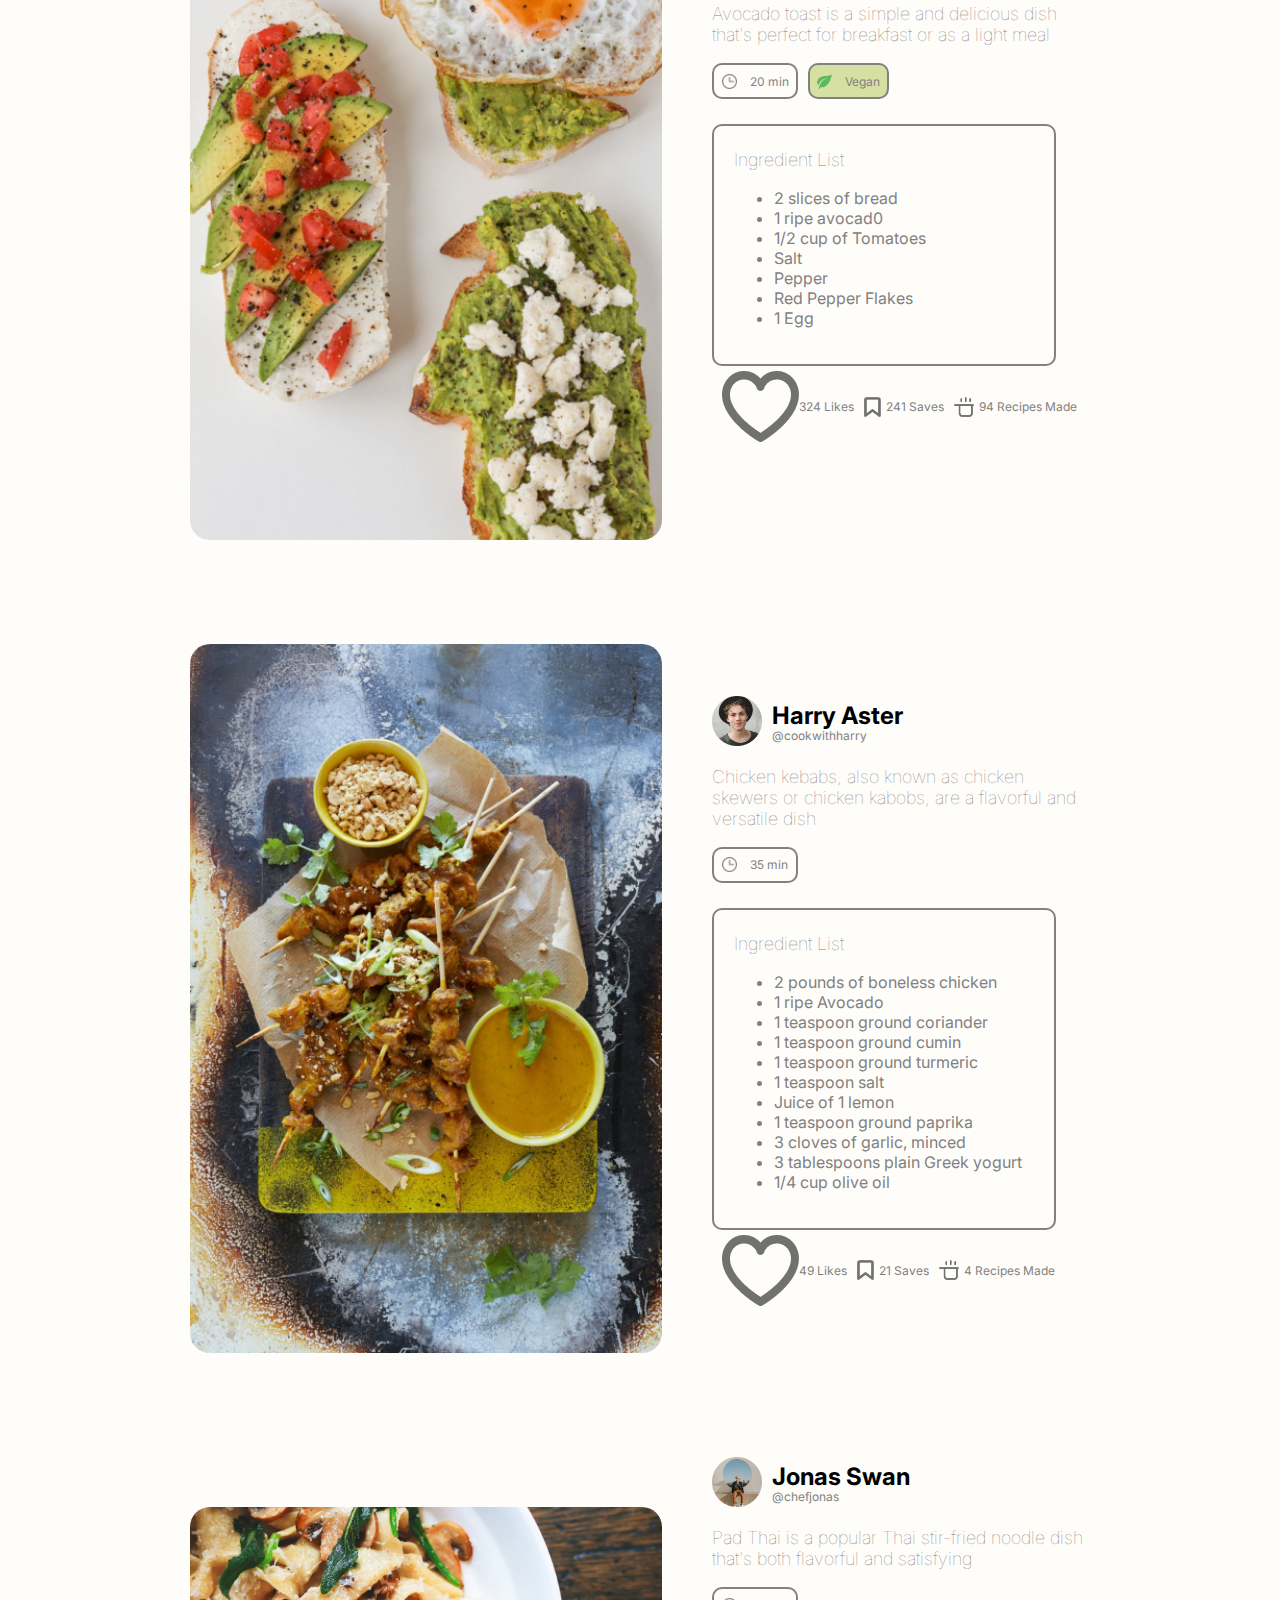
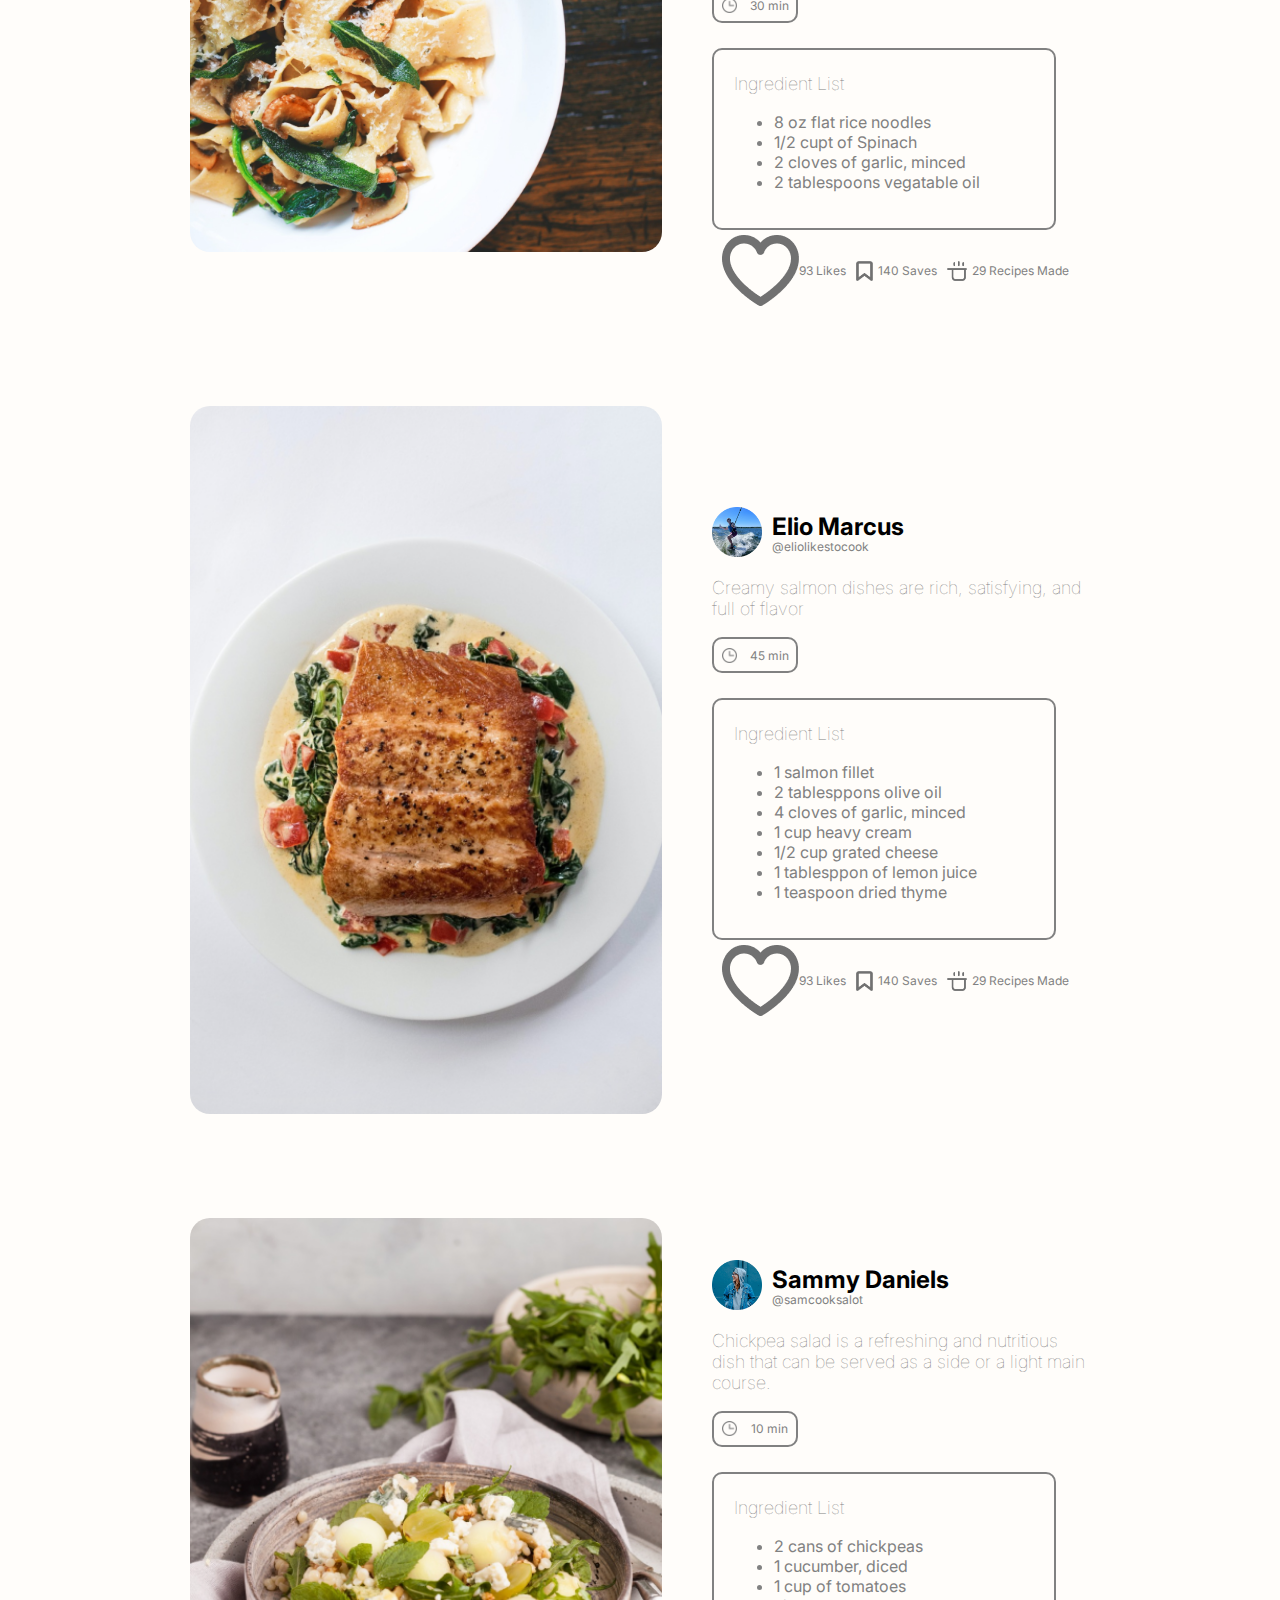
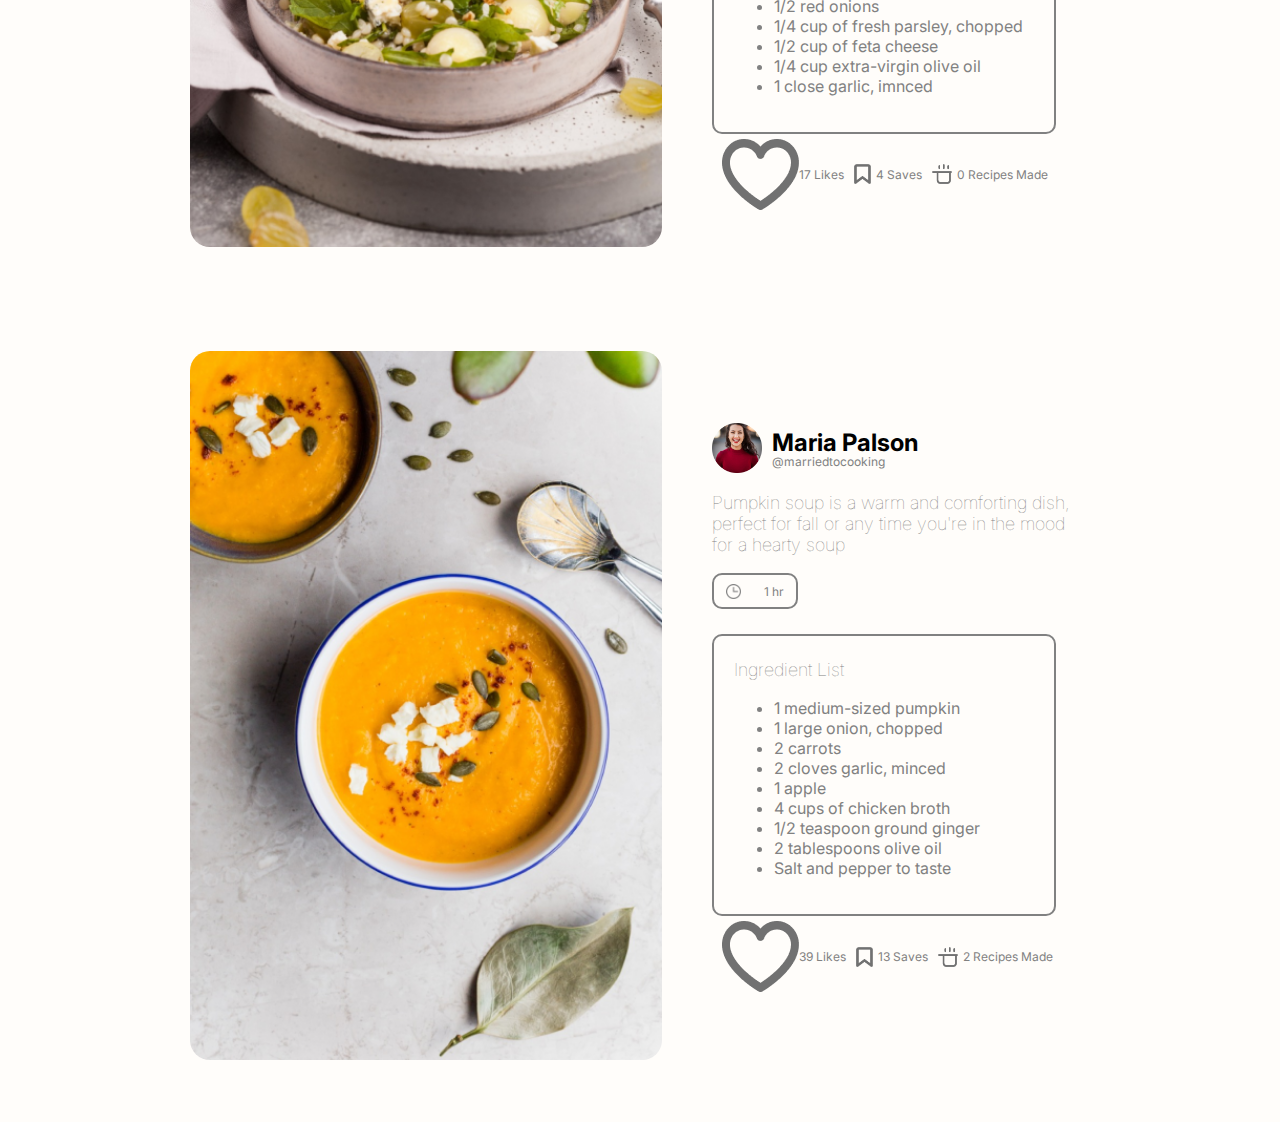
==== commit f1e9ef6b: "Update index.html" ====
--- a/index.html
+++ b/index.html
@@ -86,7 +86,7 @@
 
         <div class="post-engagement">
             <div class="texteng">
-                <img class="iconeng" src="img/savedicong.png" alt="saved icon">
+                <img class="heart" src="img/savedicong.png" alt="saved icon">
                 <p>103 Likes</p>
             </div>
             <div class="texteng">
@@ -150,7 +150,7 @@
 
         <div class="post-engagement">
             <div class="texteng">
-                <img class="iconeng" src="img/savedicong.png" alt="saved icon">
+                <img class="heart" src="img/savedicong.png" alt="saved icon">
                 <p>63 Likes</p>
             </div>
             <div class="texteng">
@@ -219,7 +219,7 @@
 
         <div class="post-engagement">
             <div class="texteng">
-                <img class="iconeng" src="img/savedicong.png" alt="saved icon">
+                <img class="heart" src="img/savedicong.png" alt="saved icon">
                 <p>324 Likes</p>
             </div>
             <div class="texteng">
@@ -290,7 +290,7 @@
 
         <div class="post-engagement">
             <div class="texteng">
-                <img class="iconeng" src="img/savedicong.png" alt="saved icon">
+                <img class="heart" src="img/savedicong.png" alt="saved icon">
                 <p>49 Likes</p>
             </div>
             <div class="texteng">
@@ -353,7 +353,7 @@
 
         <div class="post-engagement">
             <div class="texteng">
-                <img class="iconeng" src="img/savedicong.png" alt="saved icon">
+                <img class="heart" src="img/savedicong.png" alt="saved icon">
                 <p>93 Likes</p>
             </div>
             <div class="texteng">
@@ -419,7 +419,7 @@
 
         <div class="post-engagement">
             <div class="texteng">
-                <img class="iconeng" src="img/savedicong.png" alt="saved icon">
+                <img class="heart" src="img/savedicong.png" alt="saved icon">
                 <p>93 Likes</p>
             </div>
             <div class="texteng">
@@ -483,7 +483,7 @@
 
         <div class="post-engagement">
             <div class="texteng">
-                <img class="iconeng" src="img/savedicong.png" alt="saved icon">
+                <img class="heart" src="img/savedicong.png" alt="saved icon">
                 <p>17 Likes</p>
             </div>
             <div class="texteng">
@@ -554,7 +554,7 @@
 
         <div class="post-engagement">
             <div class="texteng">
-                <img class="iconeng" src="img/savedicong.png" alt="saved icon">
+                <img class="heart" src="img/savedicong.png" alt="saved icon">
                 <p>39 Likes</p>
             </div>
             <div class="texteng">
@@ -570,6 +570,7 @@
     </div>
 
 </div>
+
 
 <script>
     var saveIcons = document.querySelectorAll('.heart');
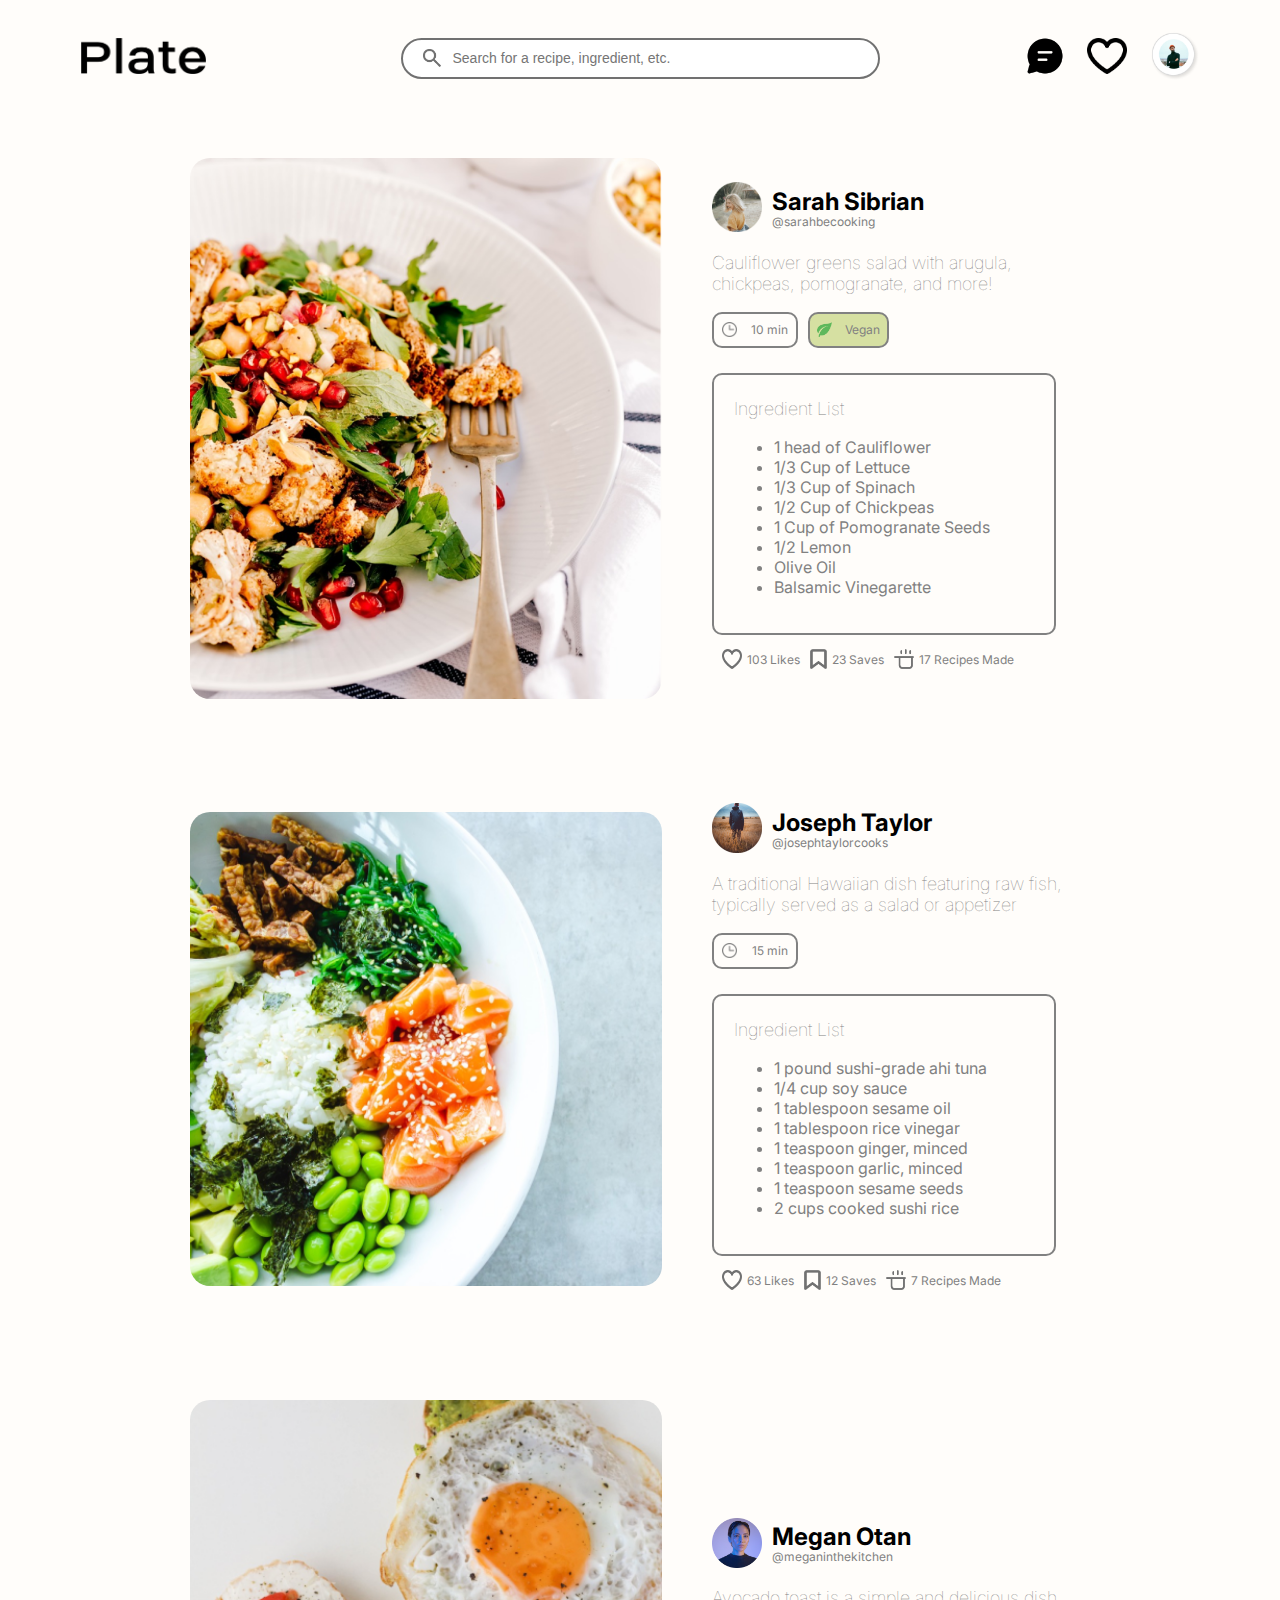
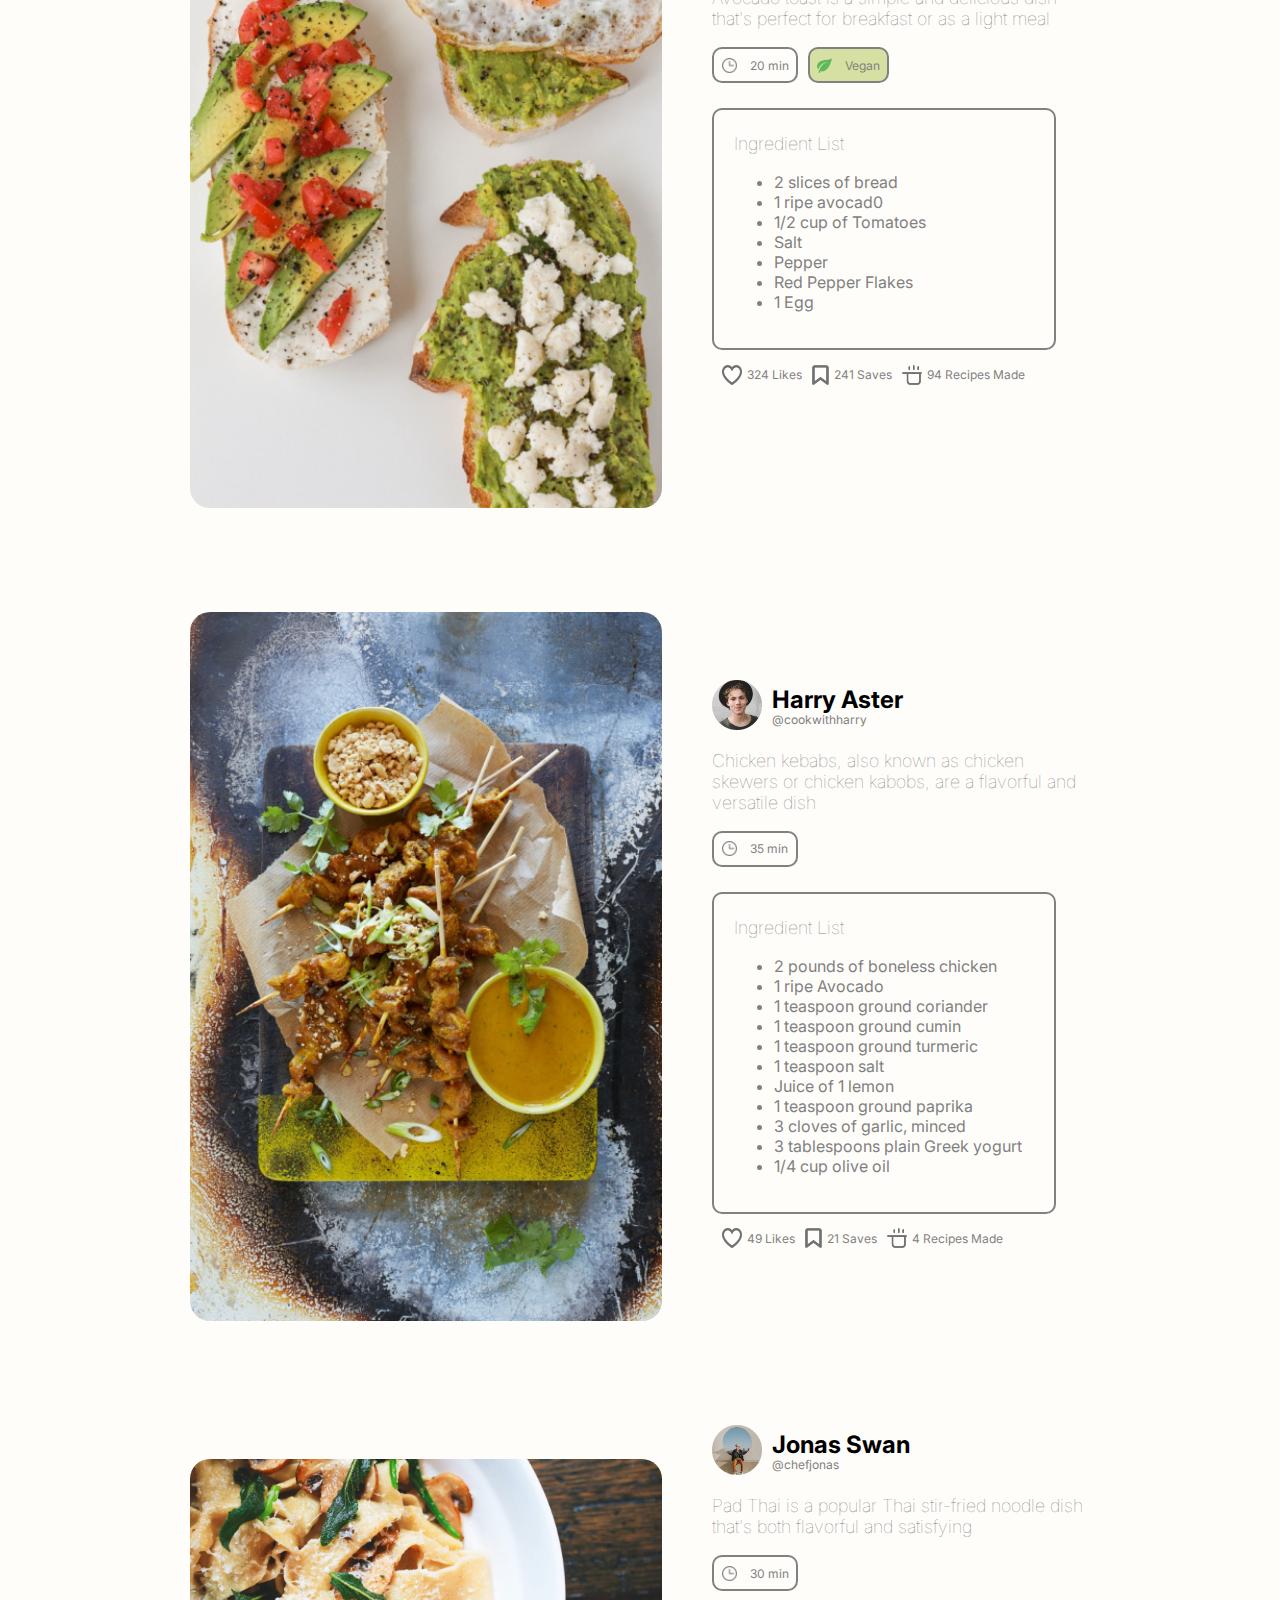
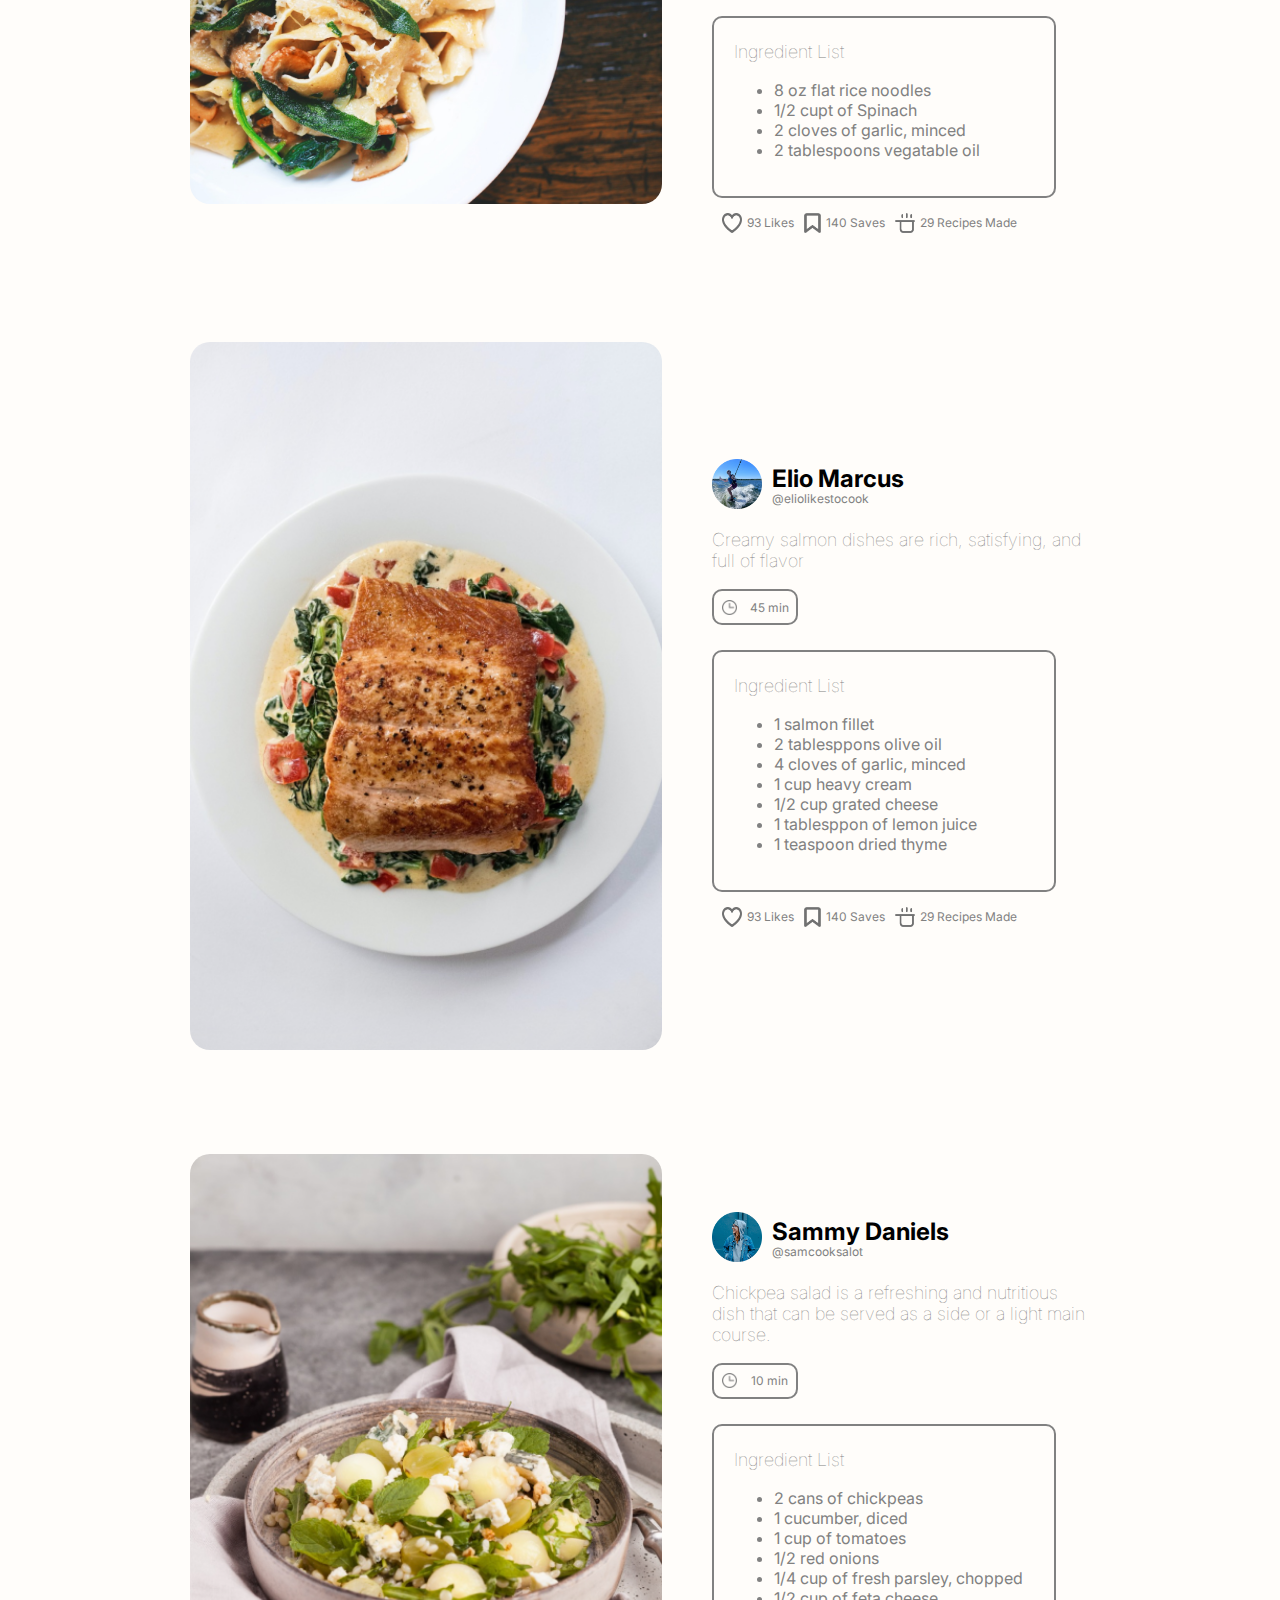
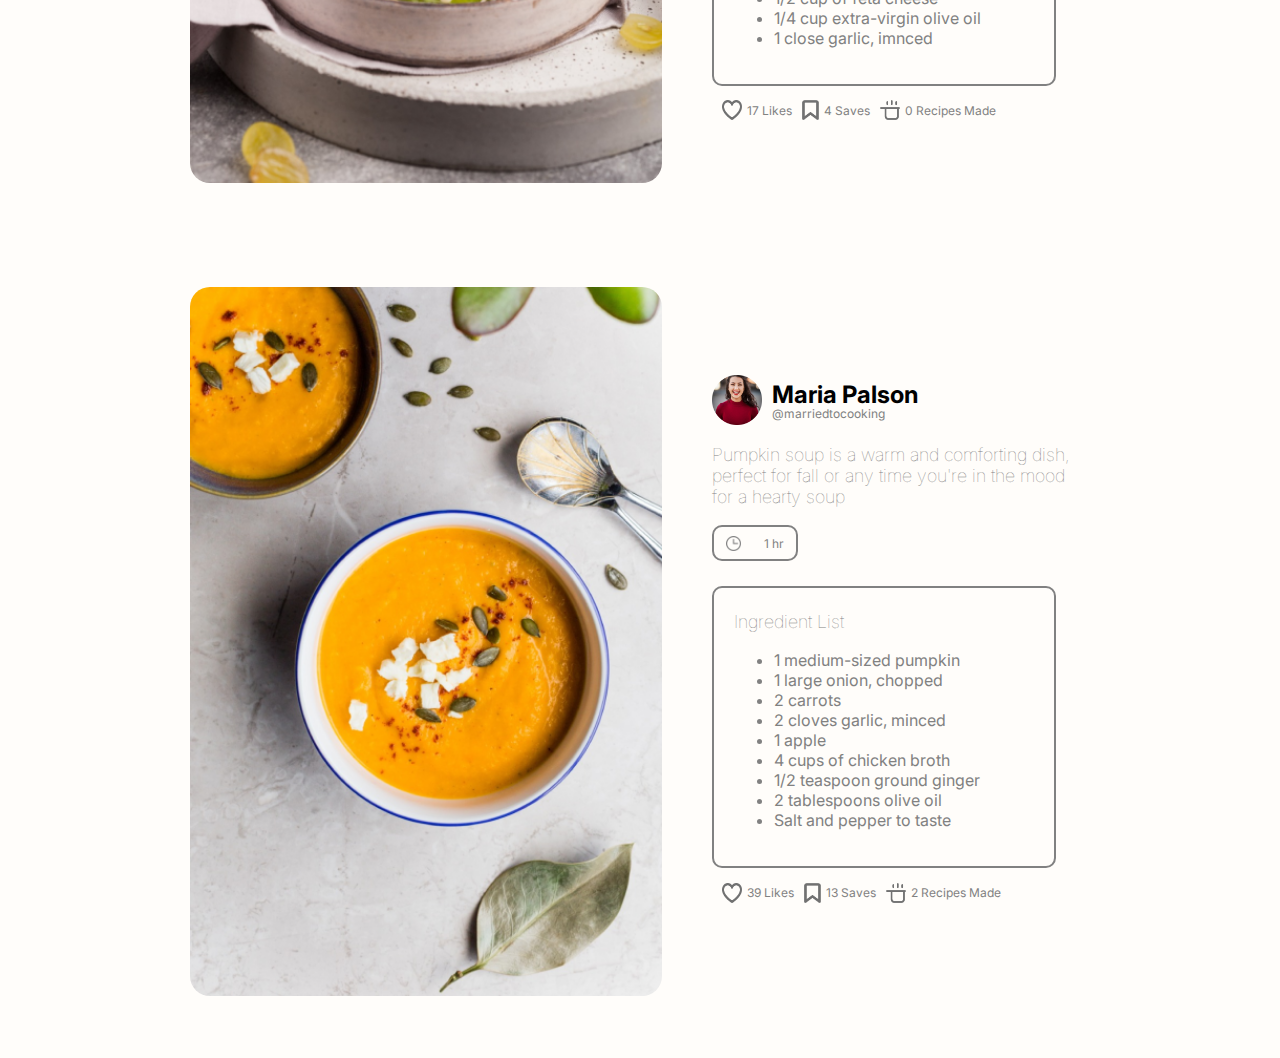
==== commit 3d93a3d7: "Update index.html" ====
--- a/index.html
+++ b/index.html
@@ -22,7 +22,9 @@
 
         <a href="explore/explore.html"><div id="searchbar">
             <img class="searchicon" src="img/searchicon.png">
-            <input class="search" type="text" placeholder="Search for a recipe, ingredient, etc.">
+            <form>
+                <input class="search" type="text" placeholder="Search for a recipe, ingredient, etc.">
+            </form>
         </div></a>
 
         <div id="navigation-icons-right">
--- a/css/main.css
+++ b/css/main.css
@@ -158,7 +158,7 @@
     padding-right: 10px;
 }
 
-.iconeng {
+.iconeng, .heart {
     width: 20px;
     height: 20px;
     padding-right: 5px;
@@ -167,4 +167,4 @@
 .iconengf {
     height: 20px;
     padding-right: 5px;
-}+}
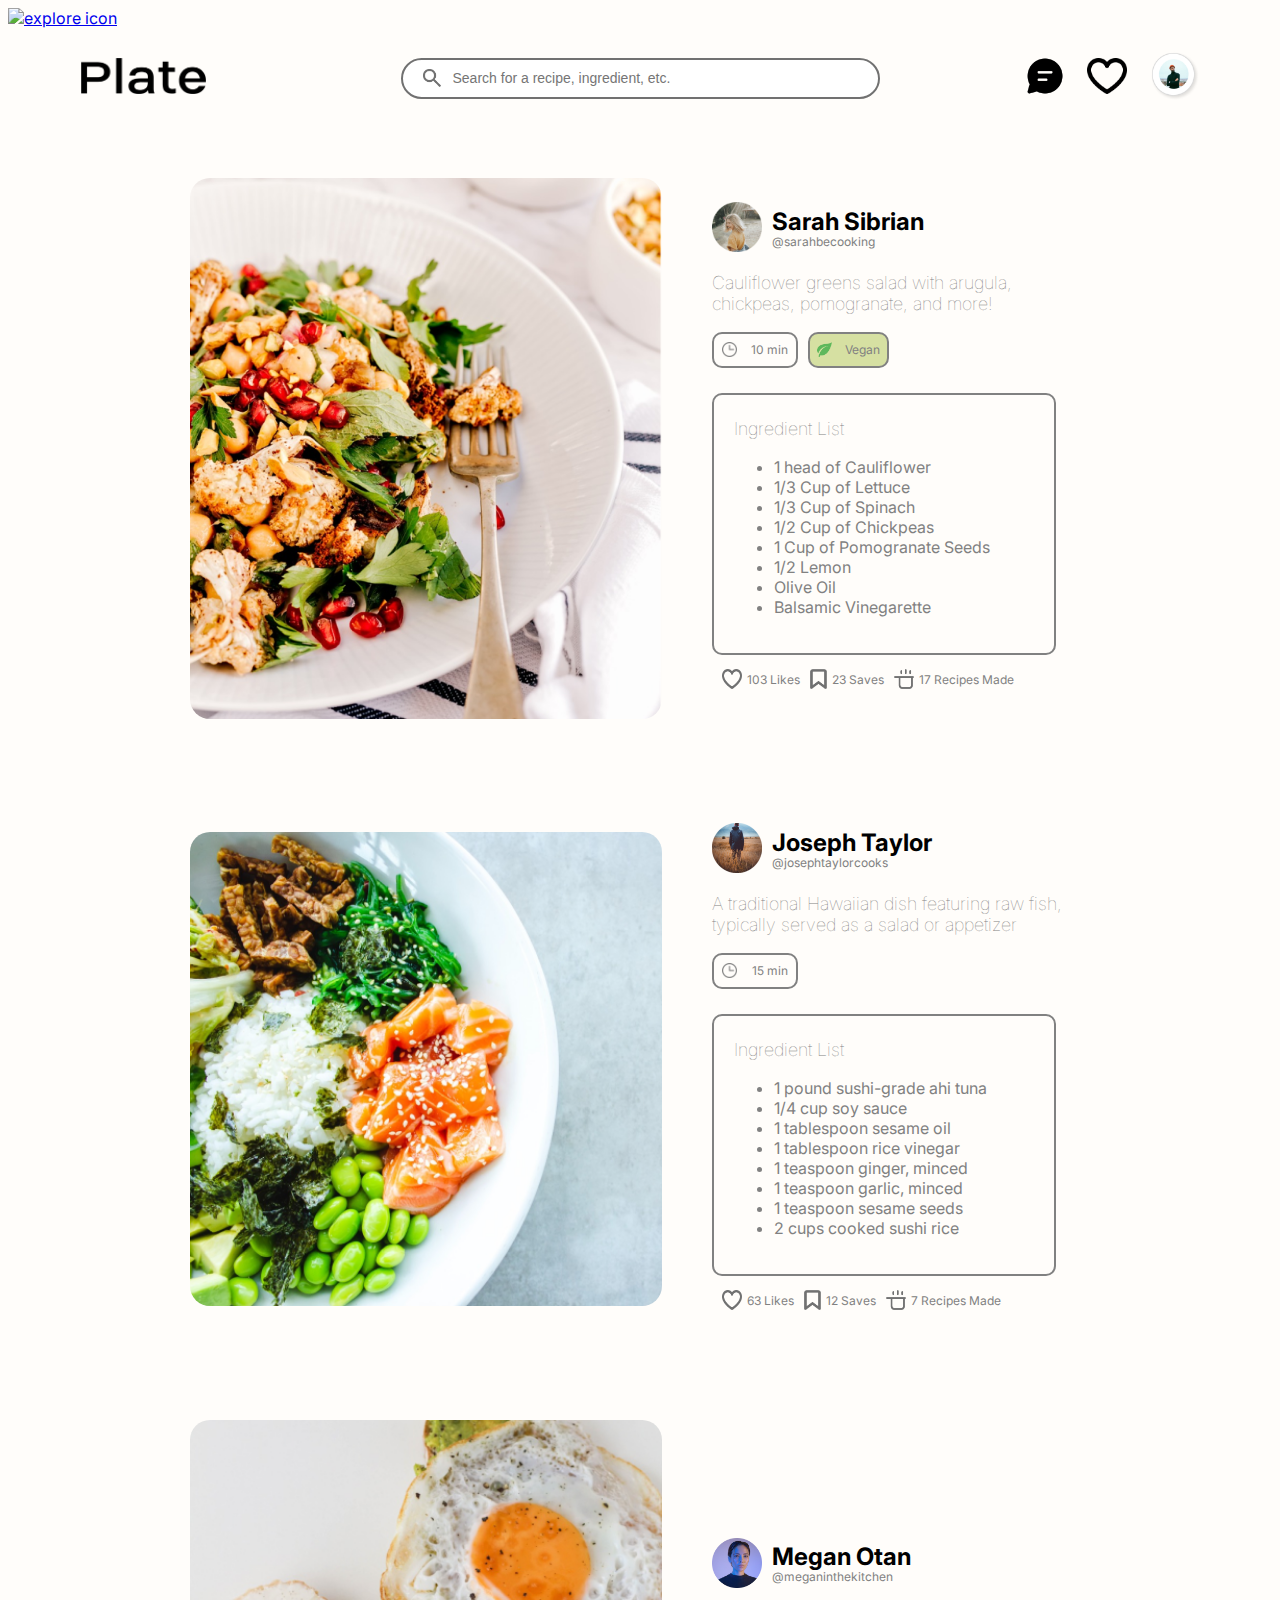
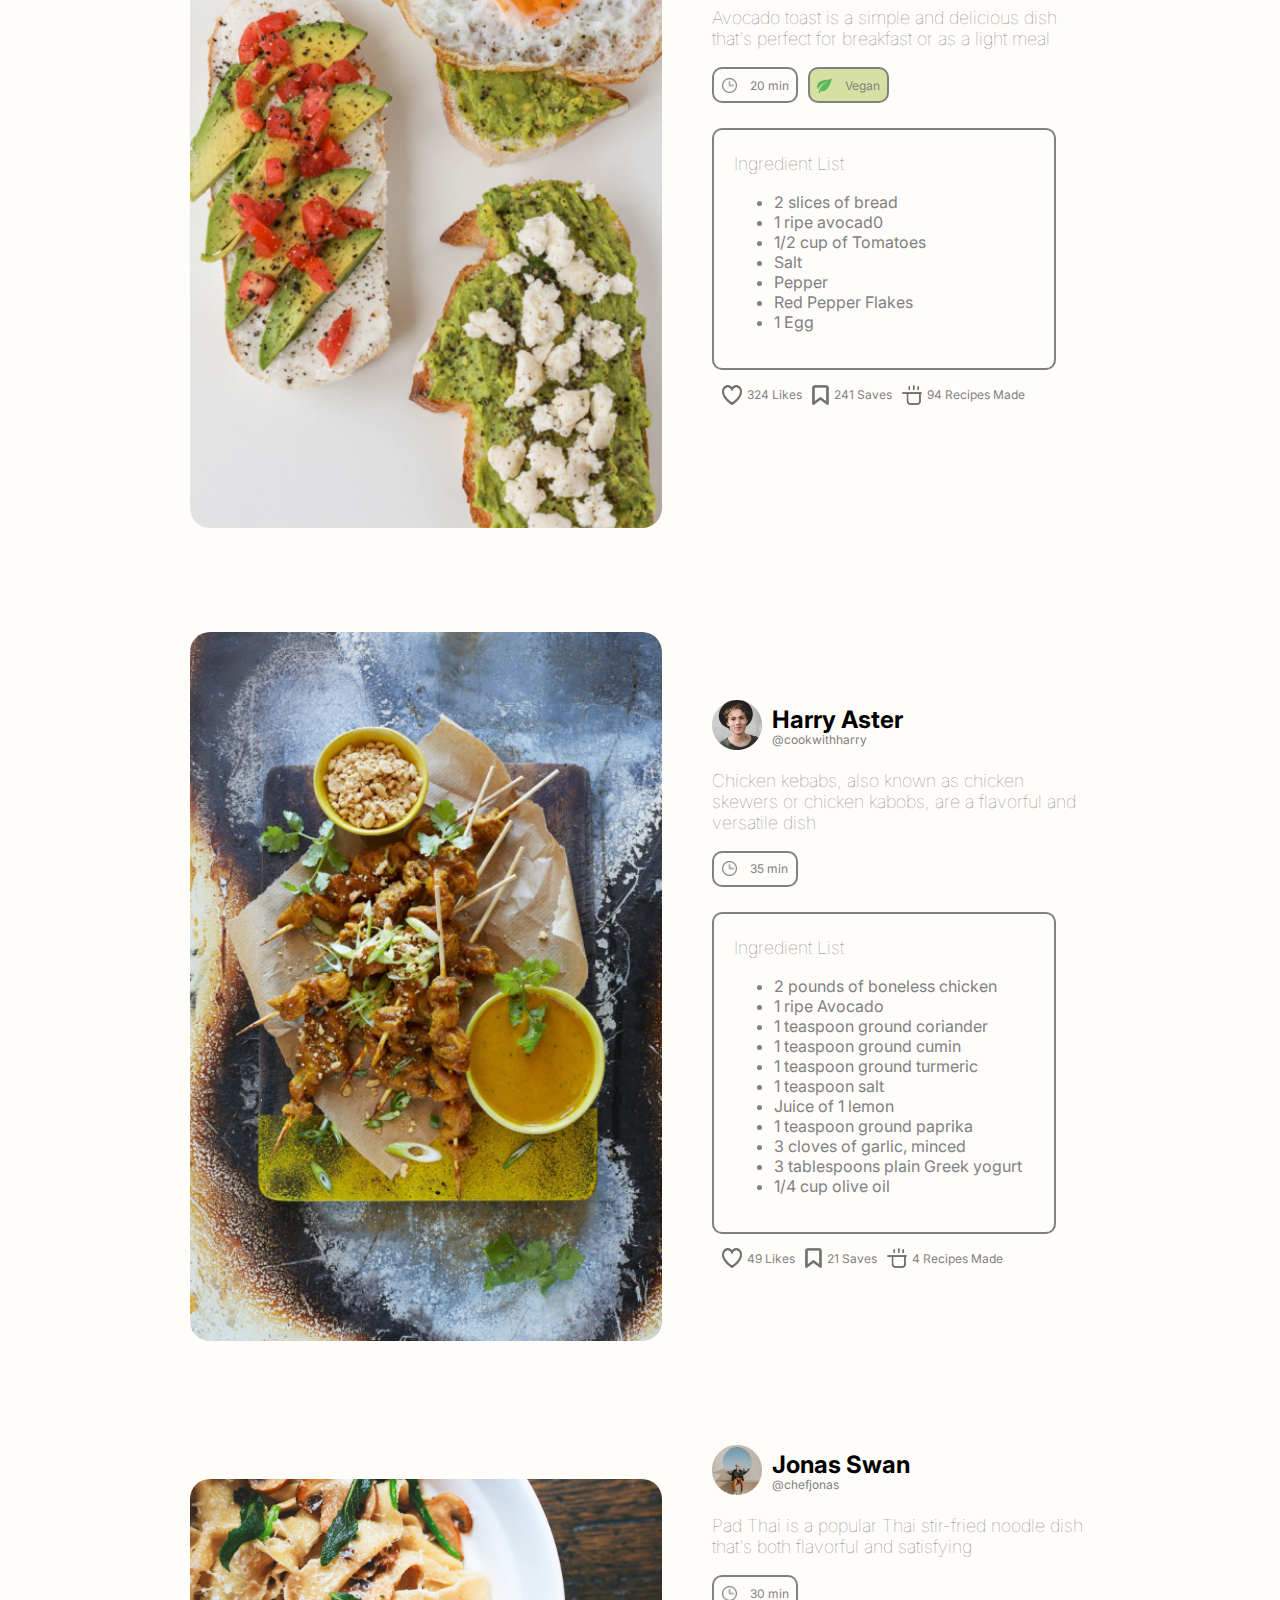
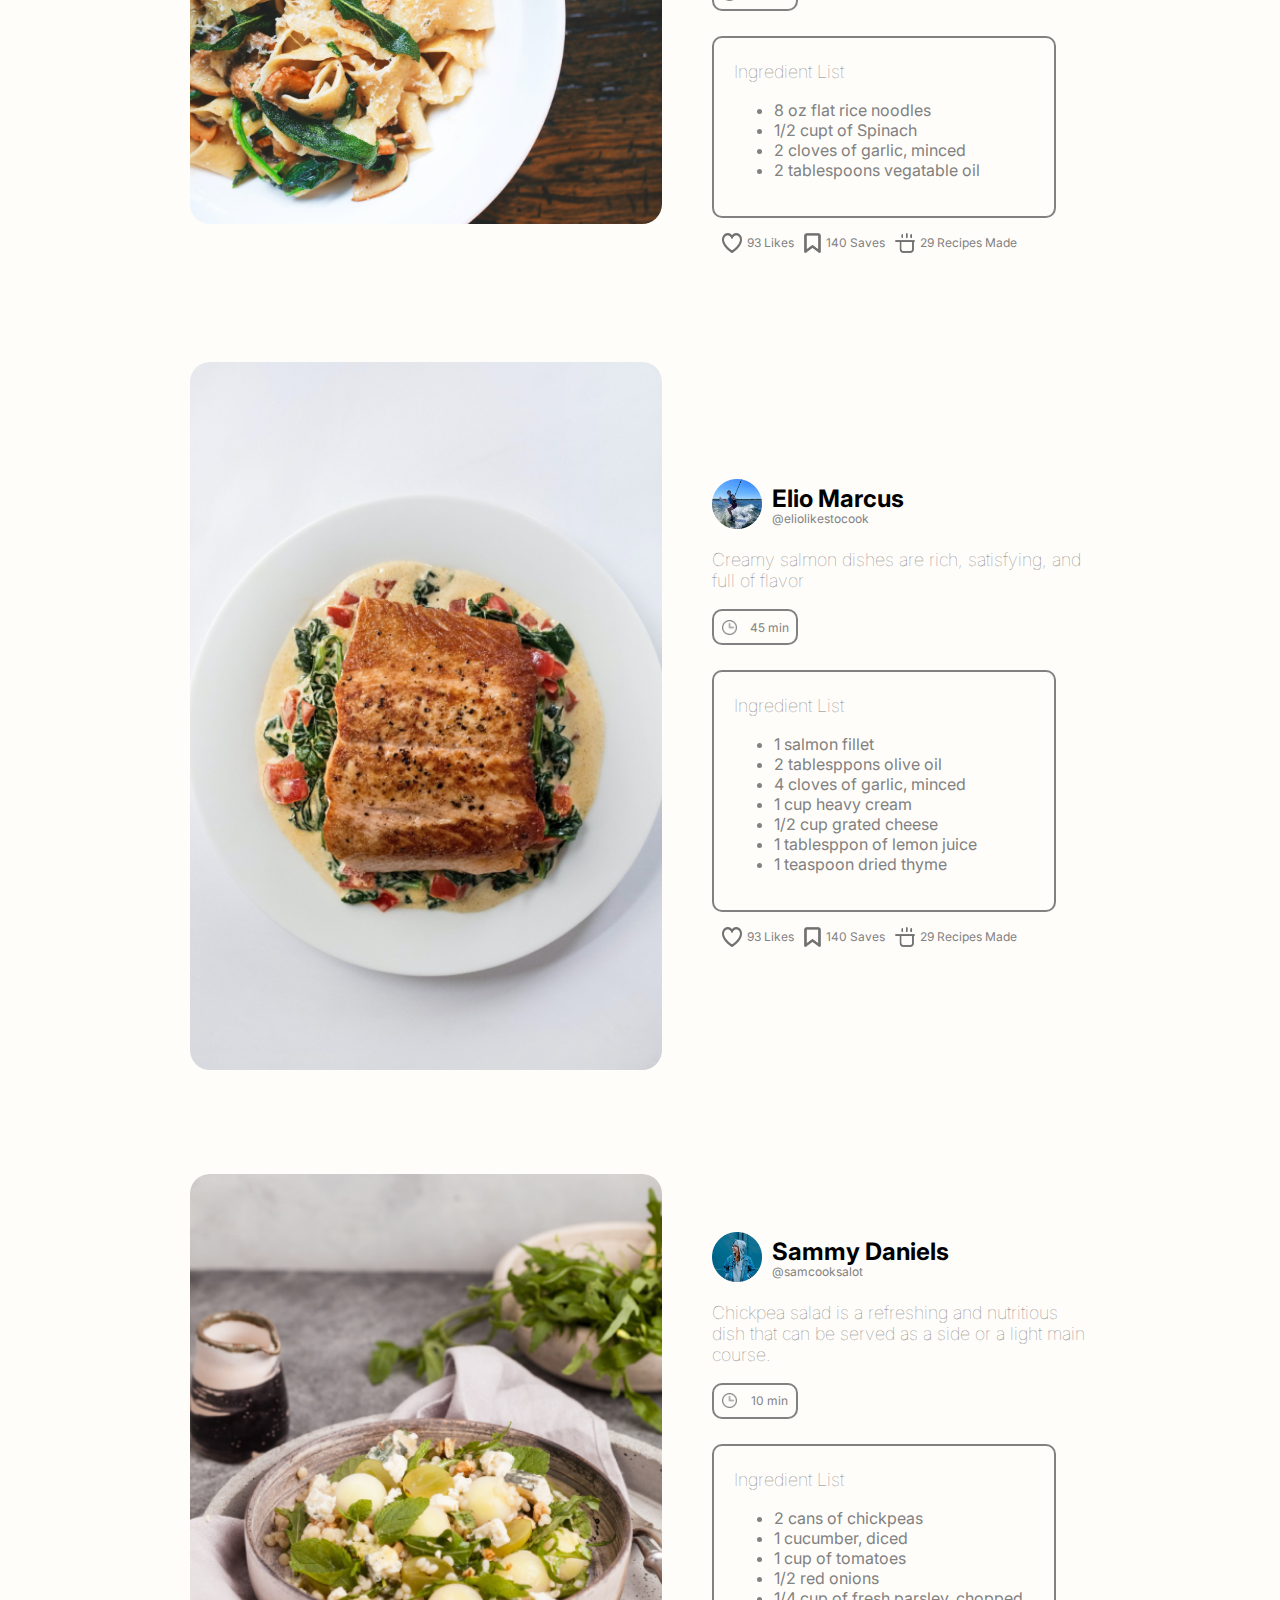
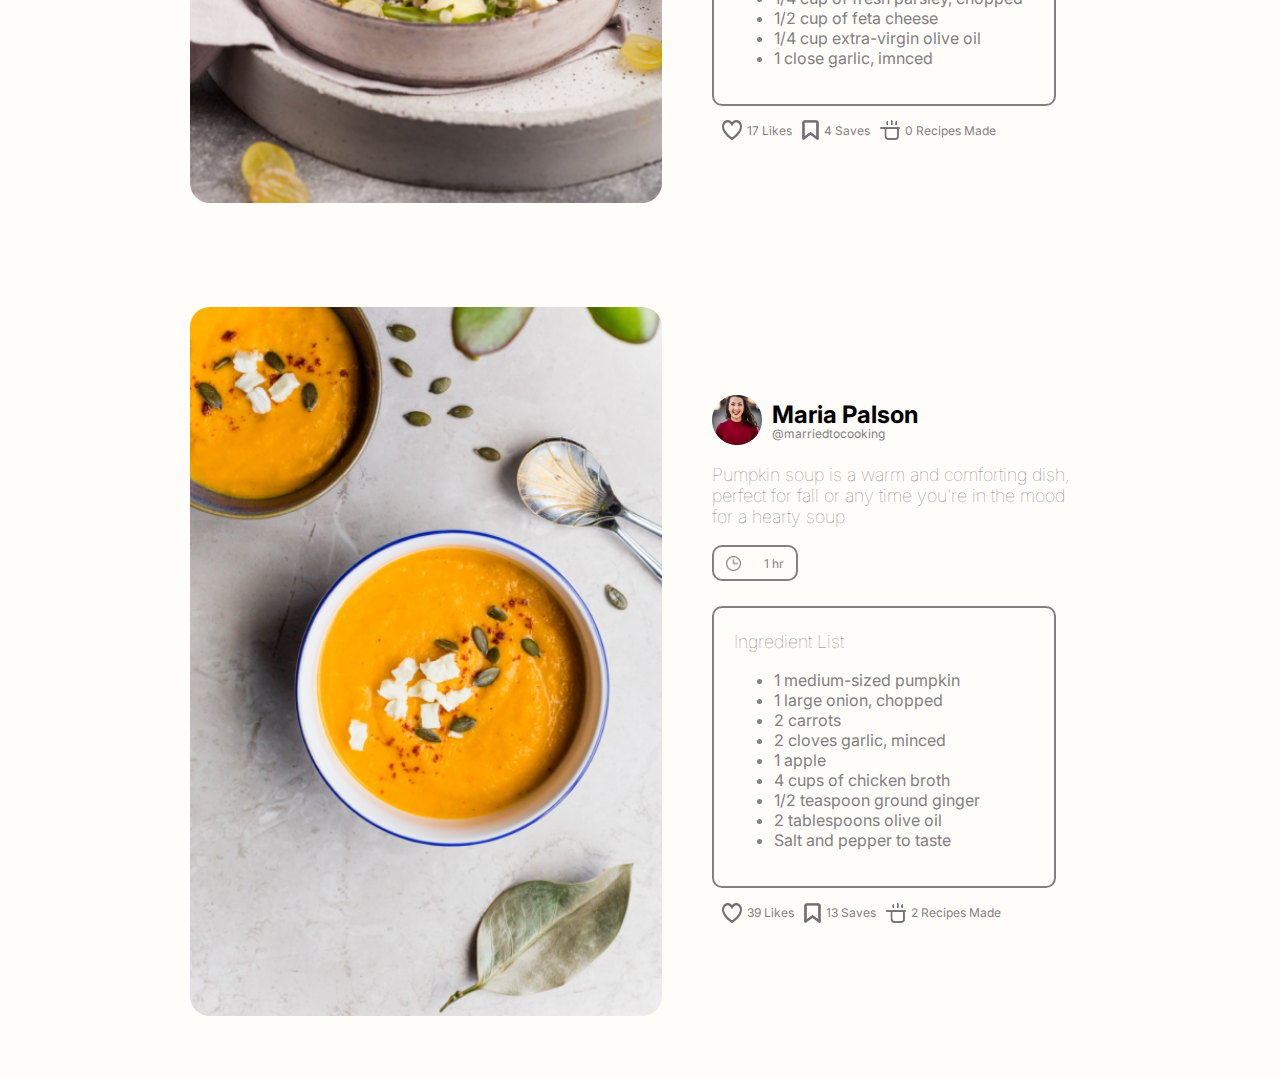
==== commit c3c638d7: "Update index.html" ====
--- a/index.html
+++ b/index.html
@@ -16,16 +16,20 @@
 </head>    
 <body>
 
+<div>
+    <a href="explore/explore.html"><img class="explore" src="img/exploreicon.png" alt="explore icon"></a>
+</div>
+
 <!-- NAVIGATION BAR -->
 <div id="navigation">
         <a href="index.html"><img class="logo" src="img/plate.png" alt="plate logo"></a>
 
-        <a href="explore/explore.html"><div id="searchbar">
+        <div id="searchbar">
             <img class="searchicon" src="img/searchicon.png">
             <form>
                 <input class="search" type="text" placeholder="Search for a recipe, ingredient, etc.">
             </form>
-        </div></a>
+        </div>
 
         <div id="navigation-icons-right">
             <a href="community/community.html"><img class="icons" src="img/communityicon.png" alt="community icon"></a>
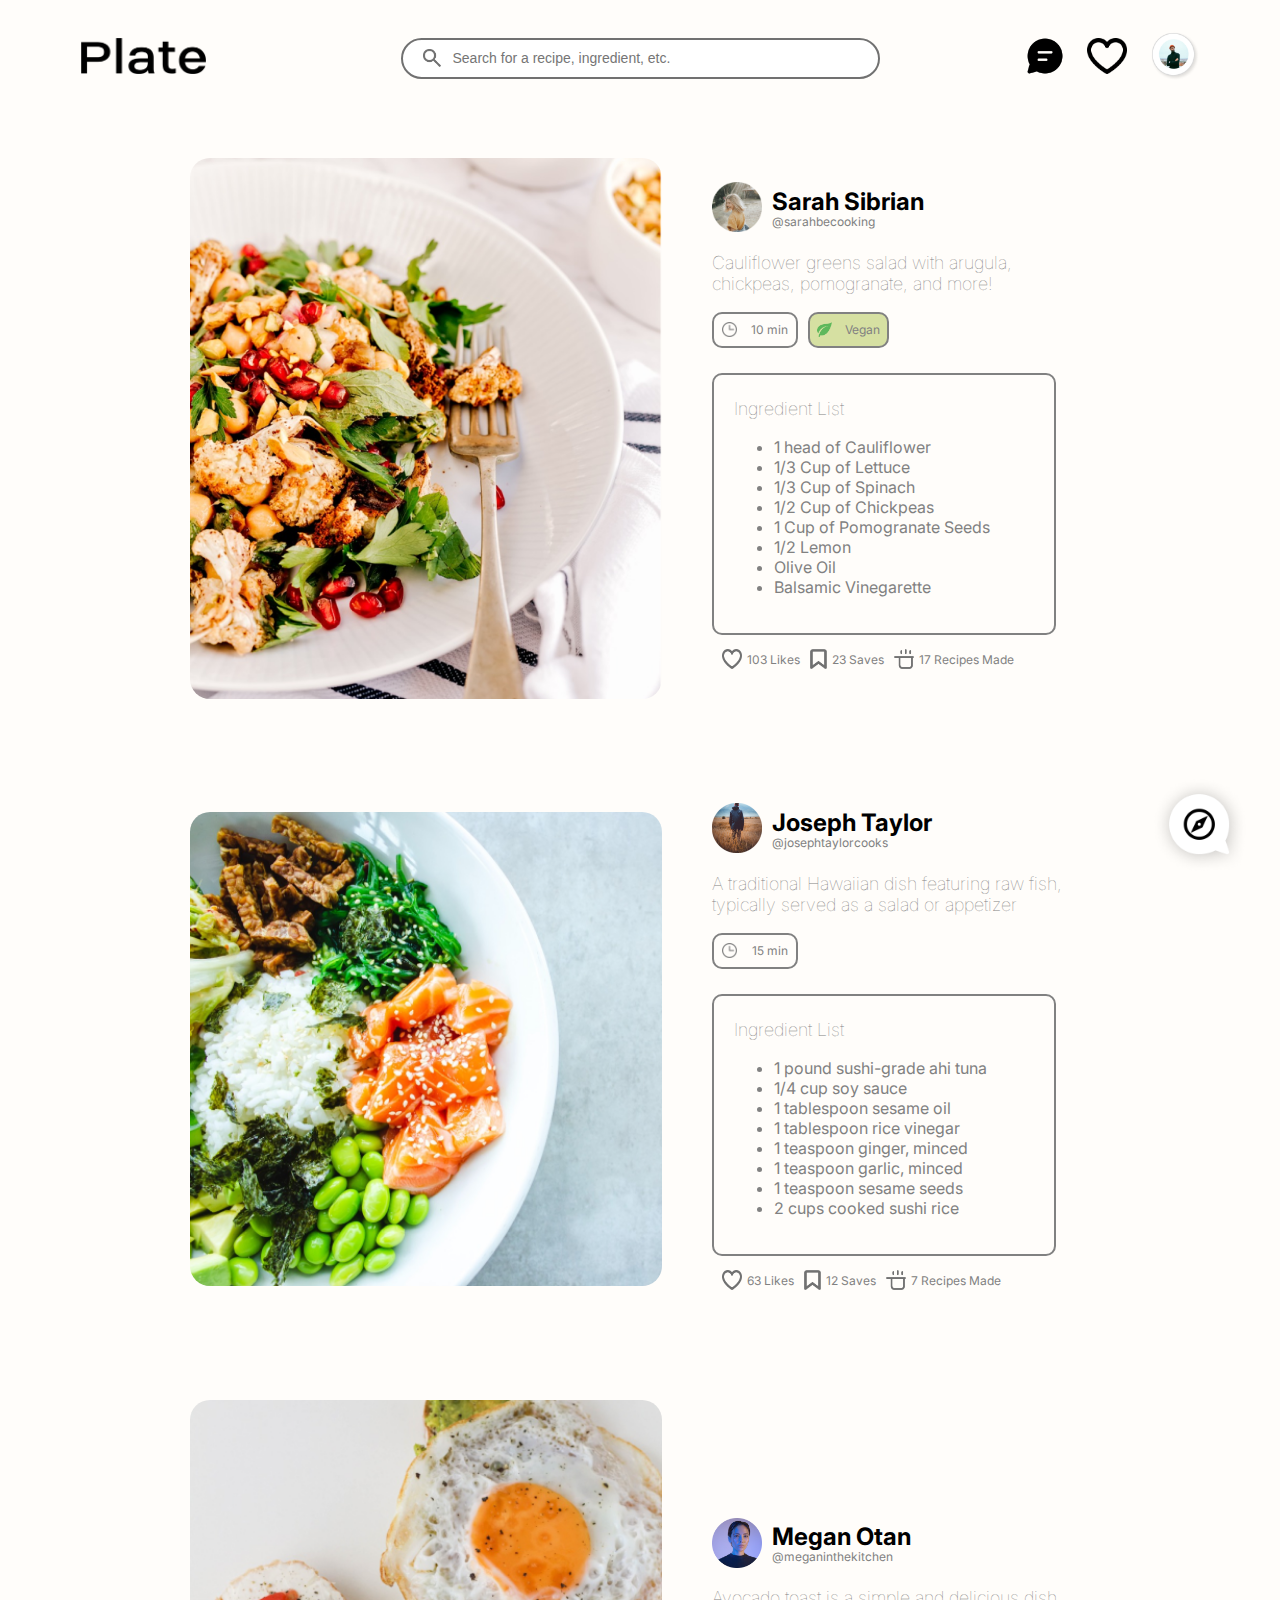
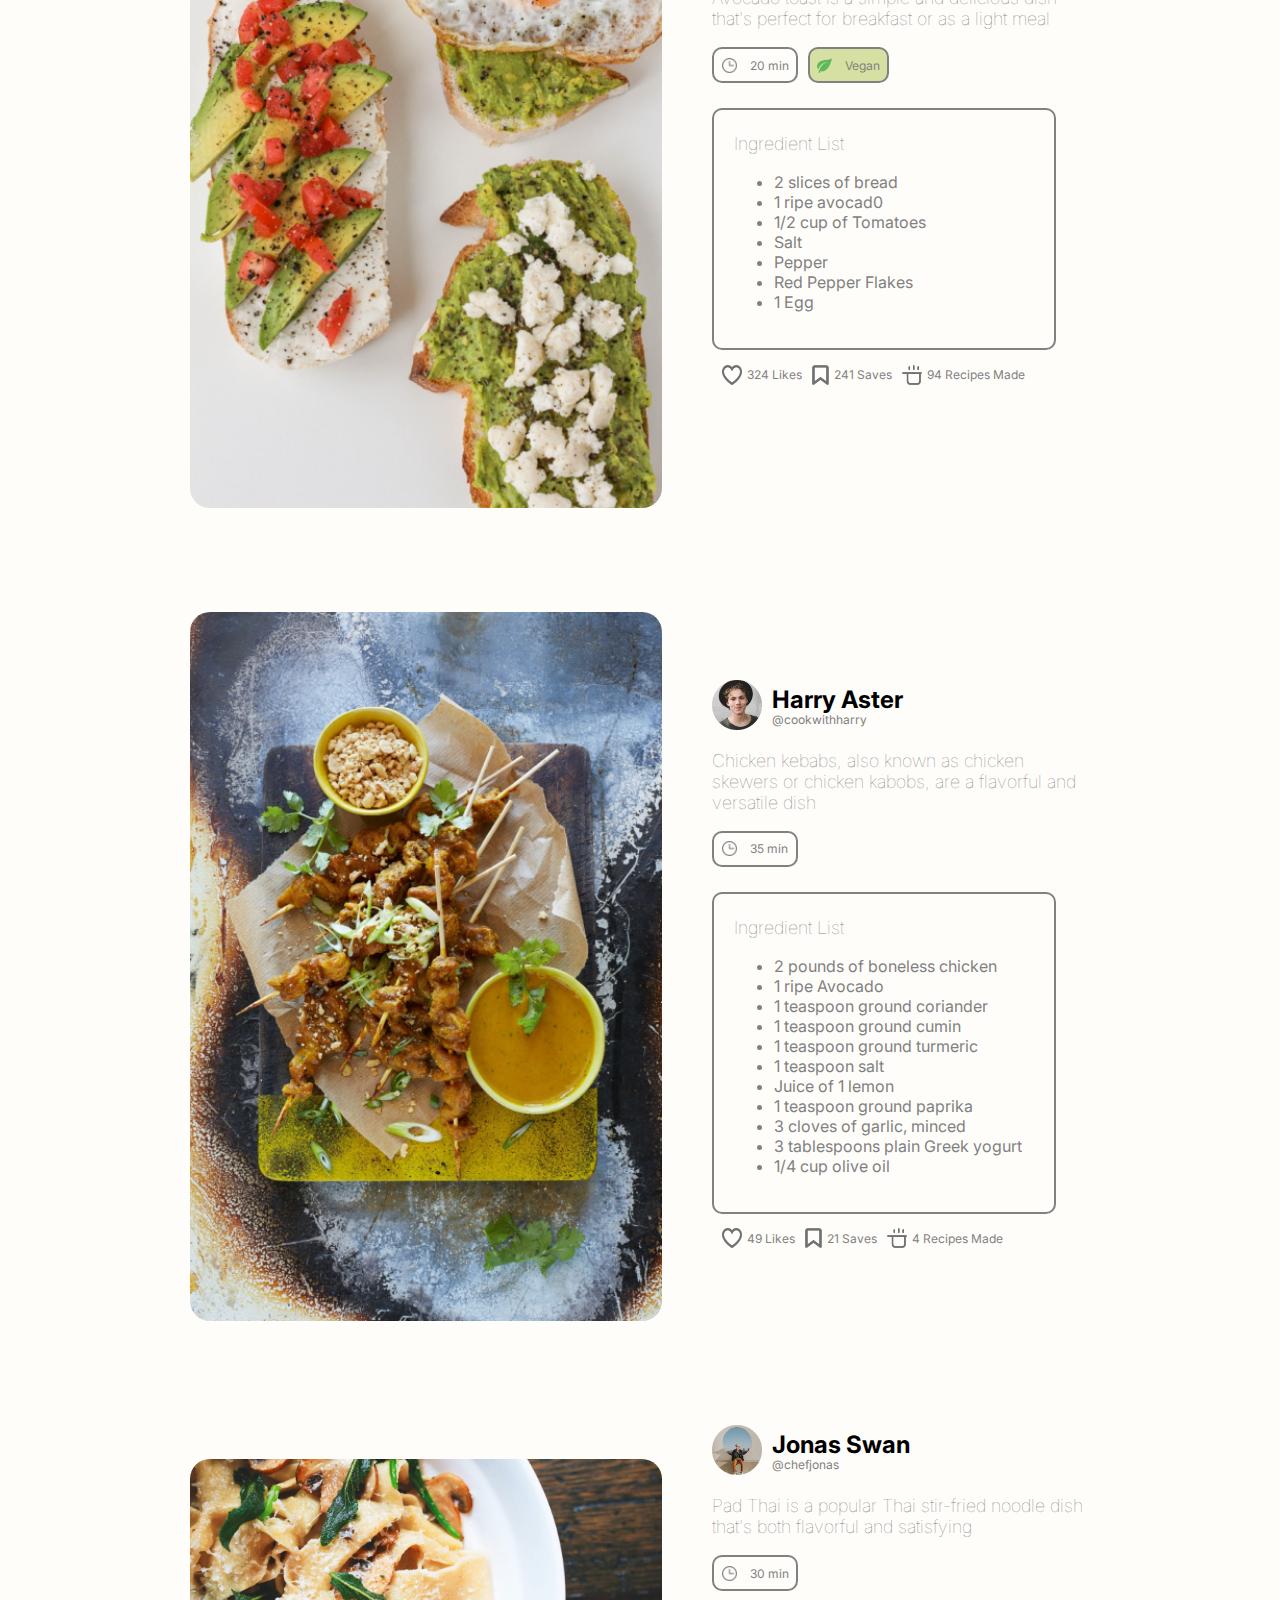
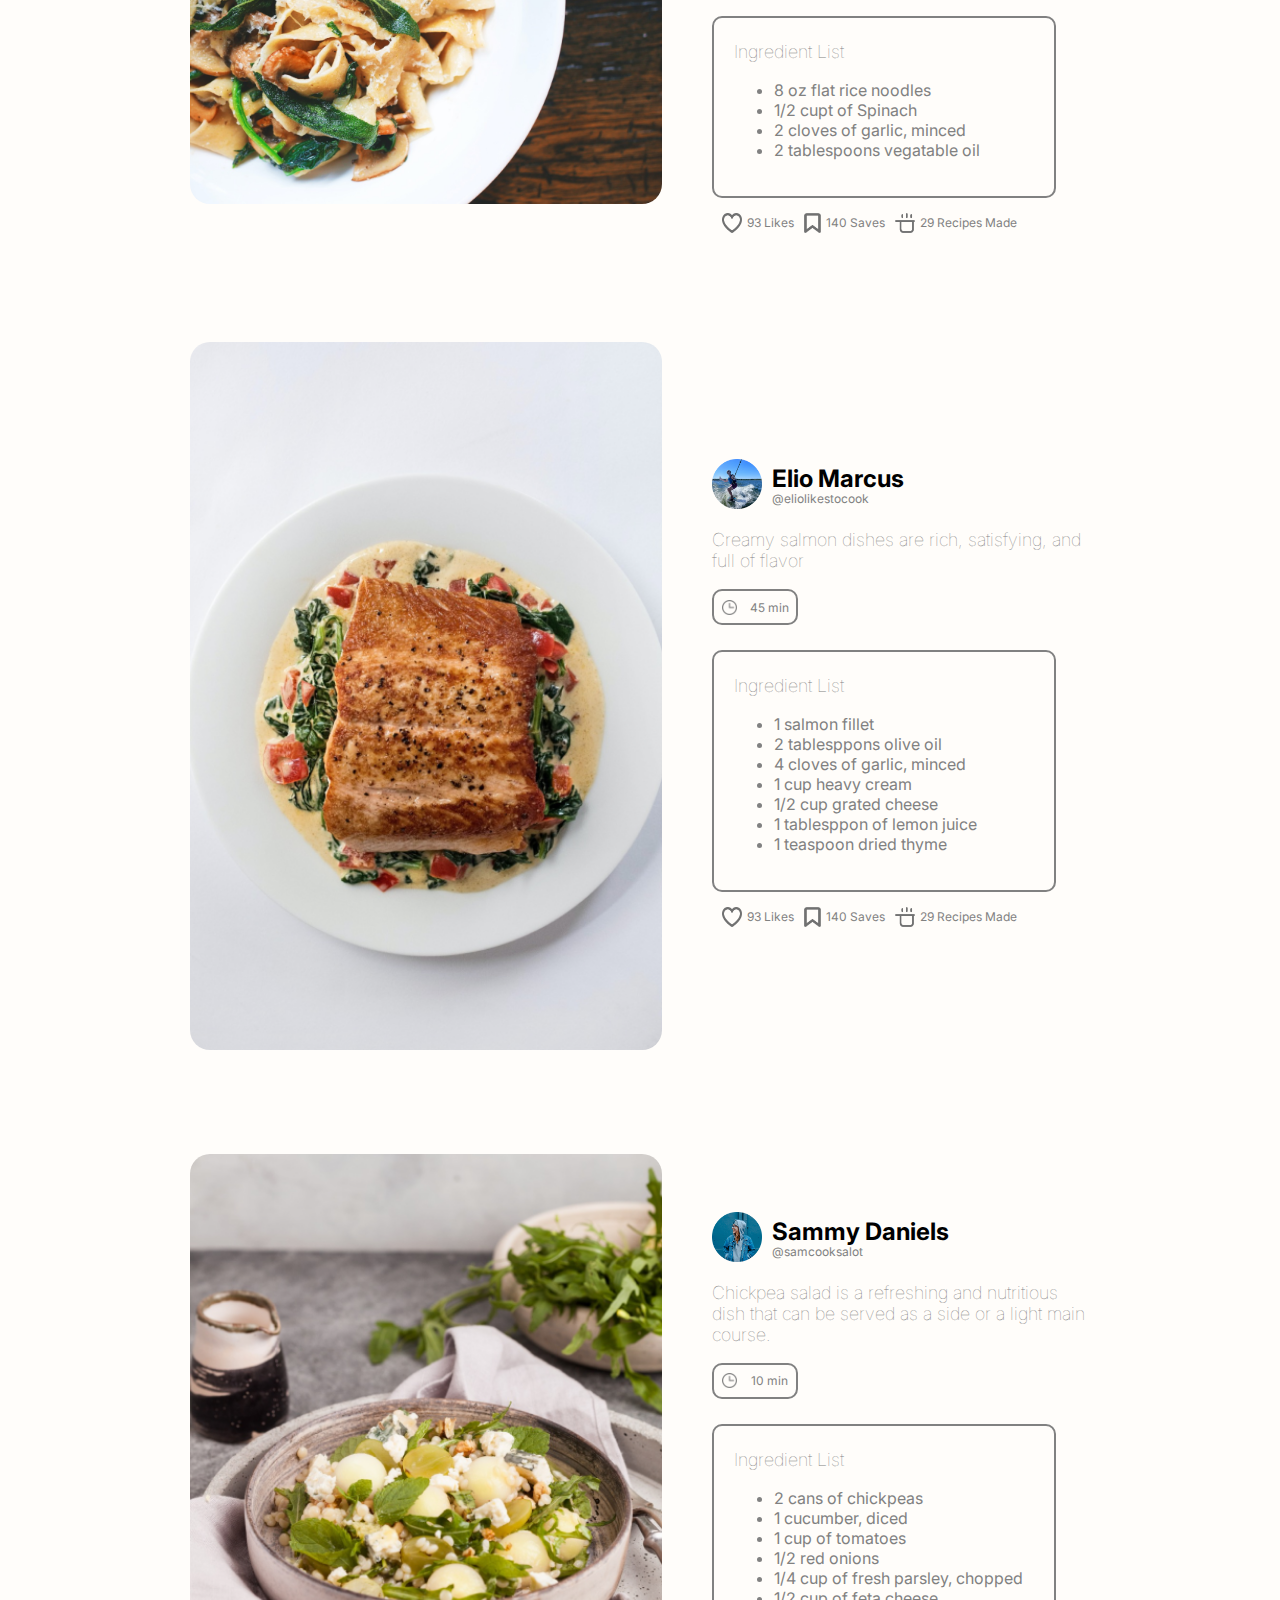
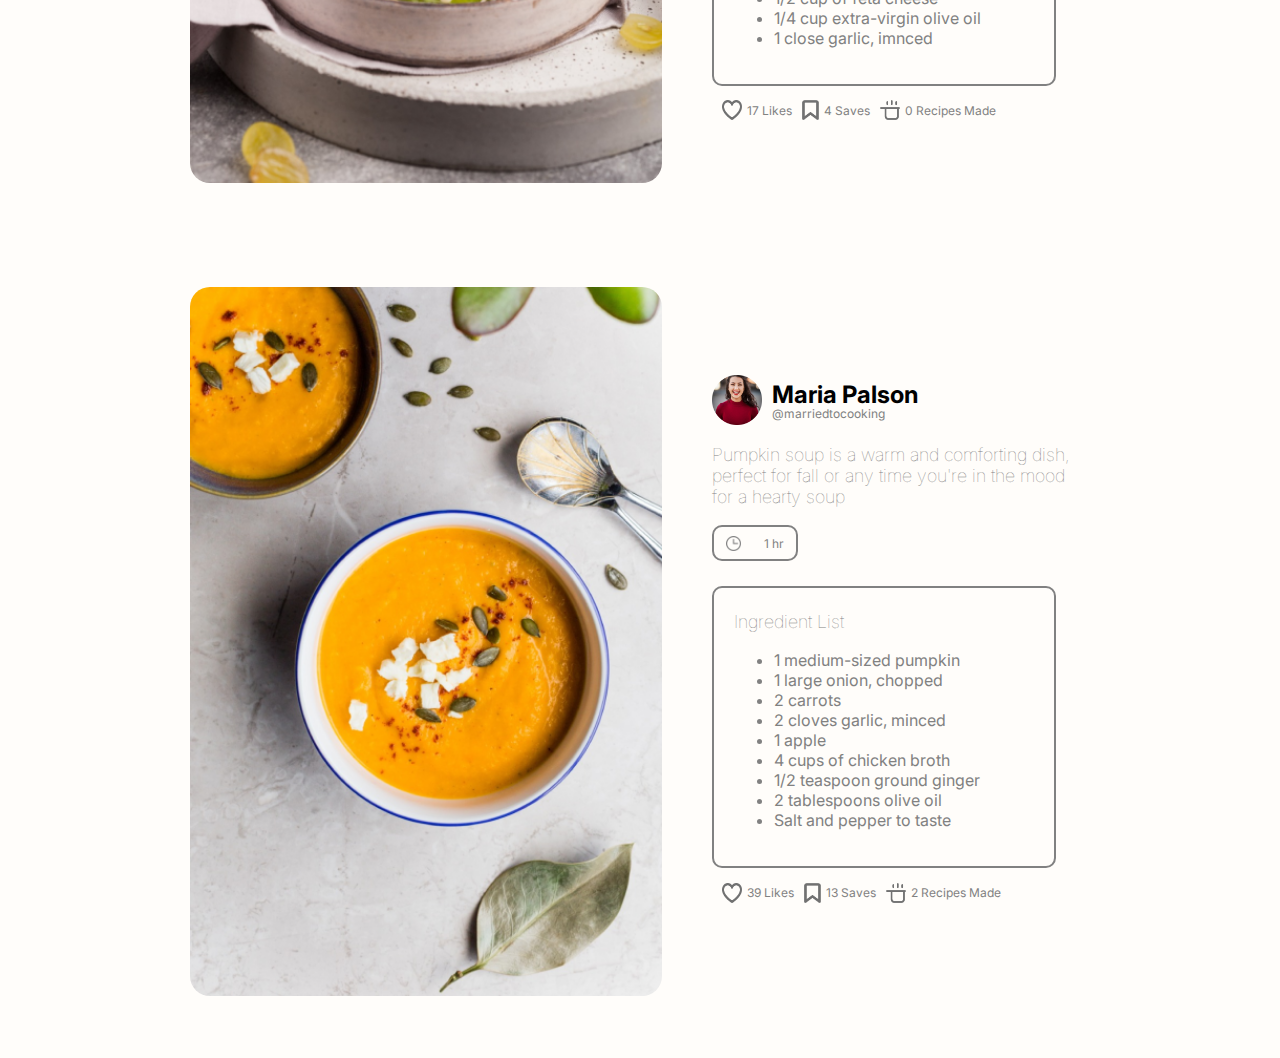
==== commit ab22dcc9: "Update index.html" ====
--- a/index.html
+++ b/index.html
@@ -584,14 +584,14 @@
     var filledSave = 'img/saved-fill.svg';
     var filledFlag = 'img/flag-fill.svg';
 
-    //START HEART ICONS
-    saveIcons.forEach(function(saveIcon) {
-    //Hover Functions
+    // START HEART ICONS
+    saveIcons.forEach(function (saveIcon) {
+        // Hover Functions
         saveIcon.addEventListener('mouseover', function () {
             if (!saveIcon.classList.contains('liked')) {
                 saveIcon.src = filledSave;
             }
-         });
+        });
 
         saveIcon.addEventListener('mouseout', function () {
             if (!saveIcon.classList.contains('liked')) {
@@ -599,38 +599,36 @@
             }
         });
 
-        //Click Functions
-        saveIcon.addEventListener('click', function(){
+        // Click Functions
+        saveIcon.addEventListener('click', function () {
             var postDiv = saveIcon.closest('.texteng');
 
-            if(postDiv) {
+            if (postDiv) {
                 var heartText = postDiv.querySelector('p');
+                var likesCount = parseInt(heartText.textContent);
 
                 if (saveIcon.src.endsWith('saved-fill.svg')) {
-                saveIcon.src = 'img/savedicong.png';
-                saveIcon.classList.remove('liked');
-                heartText.textContent = '103 Likes';
-
+                    saveIcon.src = 'img/savedicong.png';
+                    saveIcon.classList.remove('liked');
+                    heartText.textContent = likesCount + 1 + ' Likes';
                 } else {
-                saveIcon.src = filledSave;
-                saveIcon.classList.add('liked');
-                heartText.textContent = '104 Likes';
+                    saveIcon.src = filledSave;
+                    saveIcon.classList.add('liked');
+                    heartText.textContent = likesCount - 1 + ' Likes';
                 }
-
             }
-
         });
     });
-    //END HEART ICONS
-
-    //START FLAG ICONS
-    flagIcons.forEach(function(flagIcon) {
-    //Hover Functions
+    // END HEART ICONS
+
+    // START FLAG ICONS
+    flagIcons.forEach(function (flagIcon) {
+        // Hover Functions
         flagIcon.addEventListener('mouseover', function () {
             if (!flagIcon.classList.contains('saved')) {
                 flagIcon.src = filledFlag;
             }
-         });
+        });
 
         flagIcon.addEventListener('mouseout', function () {
             if (!flagIcon.classList.contains('saved')) {
@@ -638,29 +636,27 @@
             }
         });
 
-        //Click Functions
-        flagIcon.addEventListener('click', function(){
+        // Click Functions
+        flagIcon.addEventListener('click', function () {
             var postDivf = flagIcon.closest('.texteng');
 
-            if(postDivf) {
+            if (postDivf) {
                 var flagText = postDivf.querySelector('p');
+                var savesCount = parseInt(flagText.textContent);
 
                 if (flagIcon.src.endsWith('flag-fill.svg')) {
-                flagIcon.src = 'img/flagicon.png';
-                flagIcon.classList.remove('saved');
-                flagText.textContent = '23 Saves';
-
+                    flagIcon.src = 'img/flagicon.png';
+                    flagIcon.classList.remove('saved');
+                    flagText.textContent = savesCount + 1 + ' Saves';
                 } else {
-                flagIcon.src = filledFlag;
-                flagIcon.classList.add('saved');
-                flagText.textContent = '24 Saves';
+                    flagIcon.src = filledFlag;
+                    flagIcon.classList.add('saved');
+                    flagText.textContent = savesCount - 1 + ' Saves';
                 }
-
             }
-
         });
     });
-    //END FLAG ICONS
+    // END FLAG ICONS
 
 </script>
 
--- a/css/navbar.css
+++ b/css/navbar.css
@@ -59,3 +59,18 @@
     width: 50px;
 }
 
+.explore {
+    position: fixed;
+    right: 25px;
+    bottom: 25px;
+    z-index: 10;
+
+    width: 100px;
+    height: 100px;
+    padding-right: 5px;
+}
+
+body {
+    position: relative;
+}
+
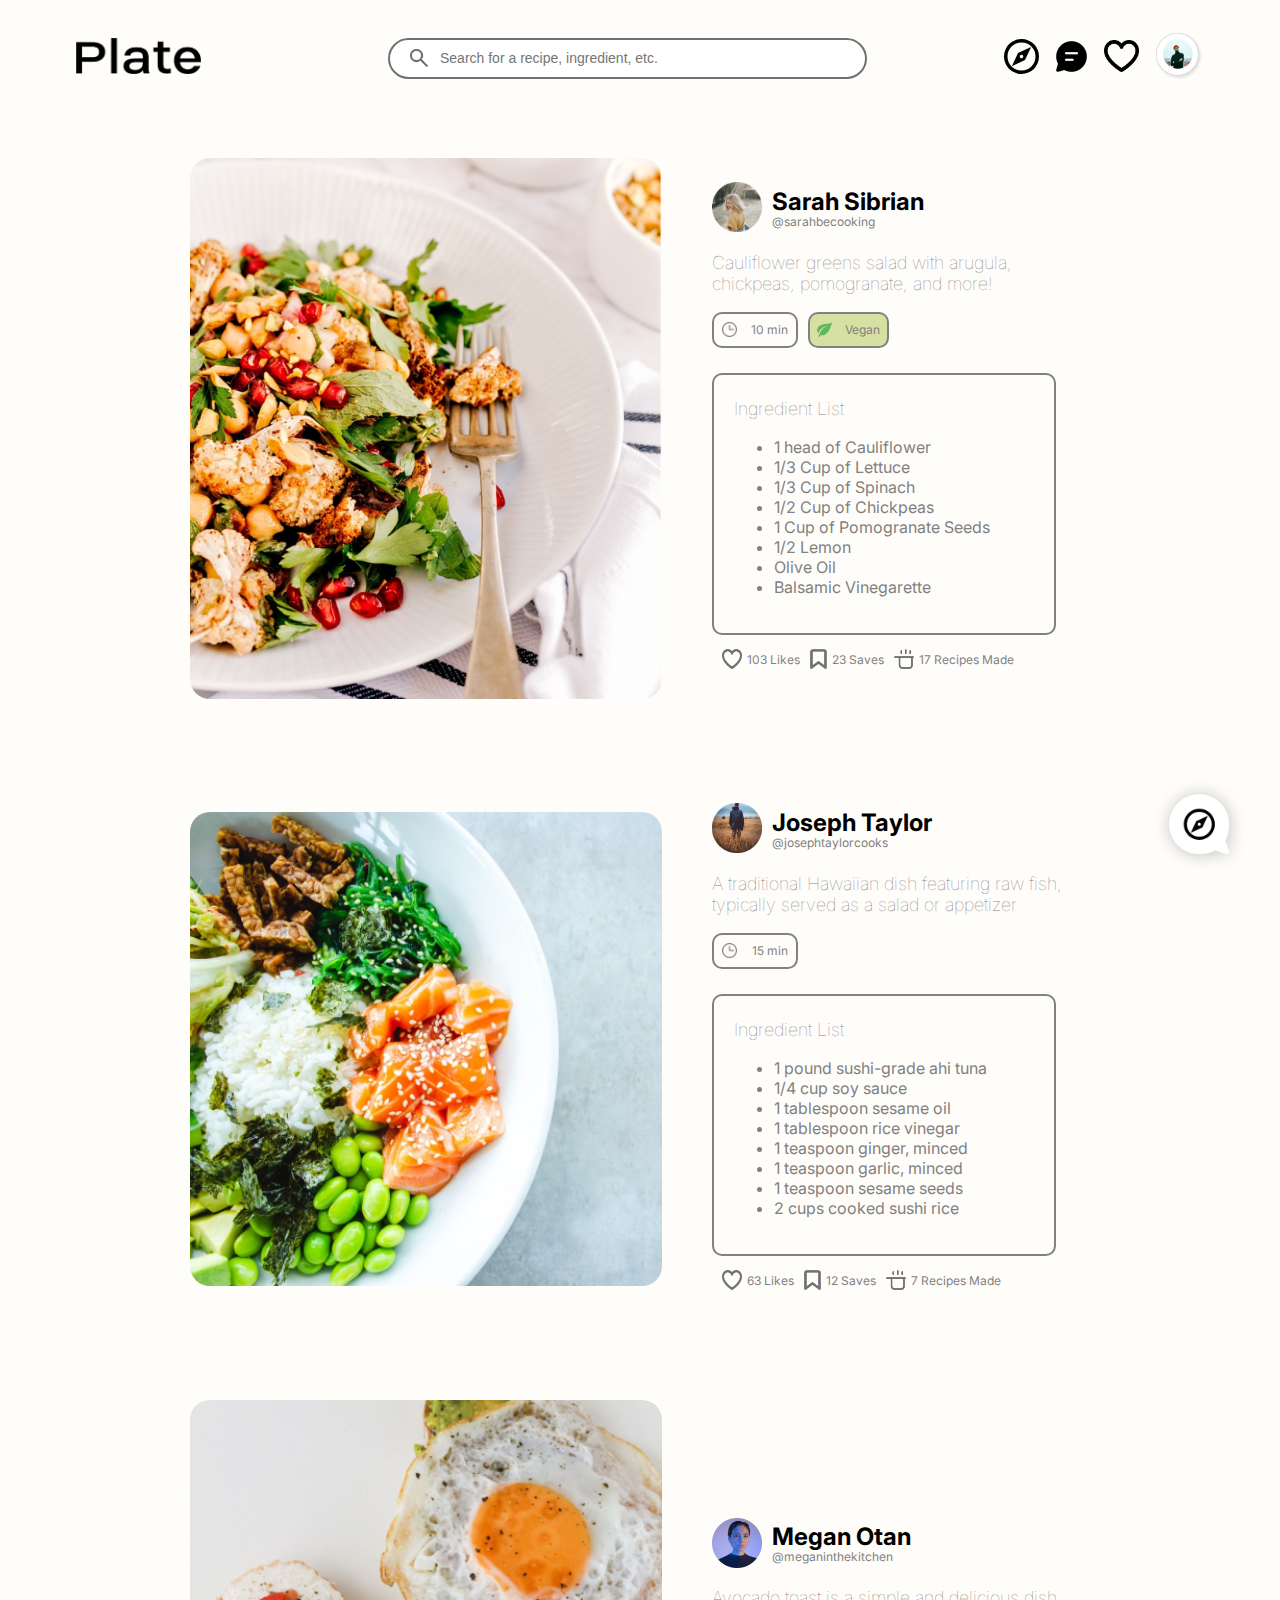
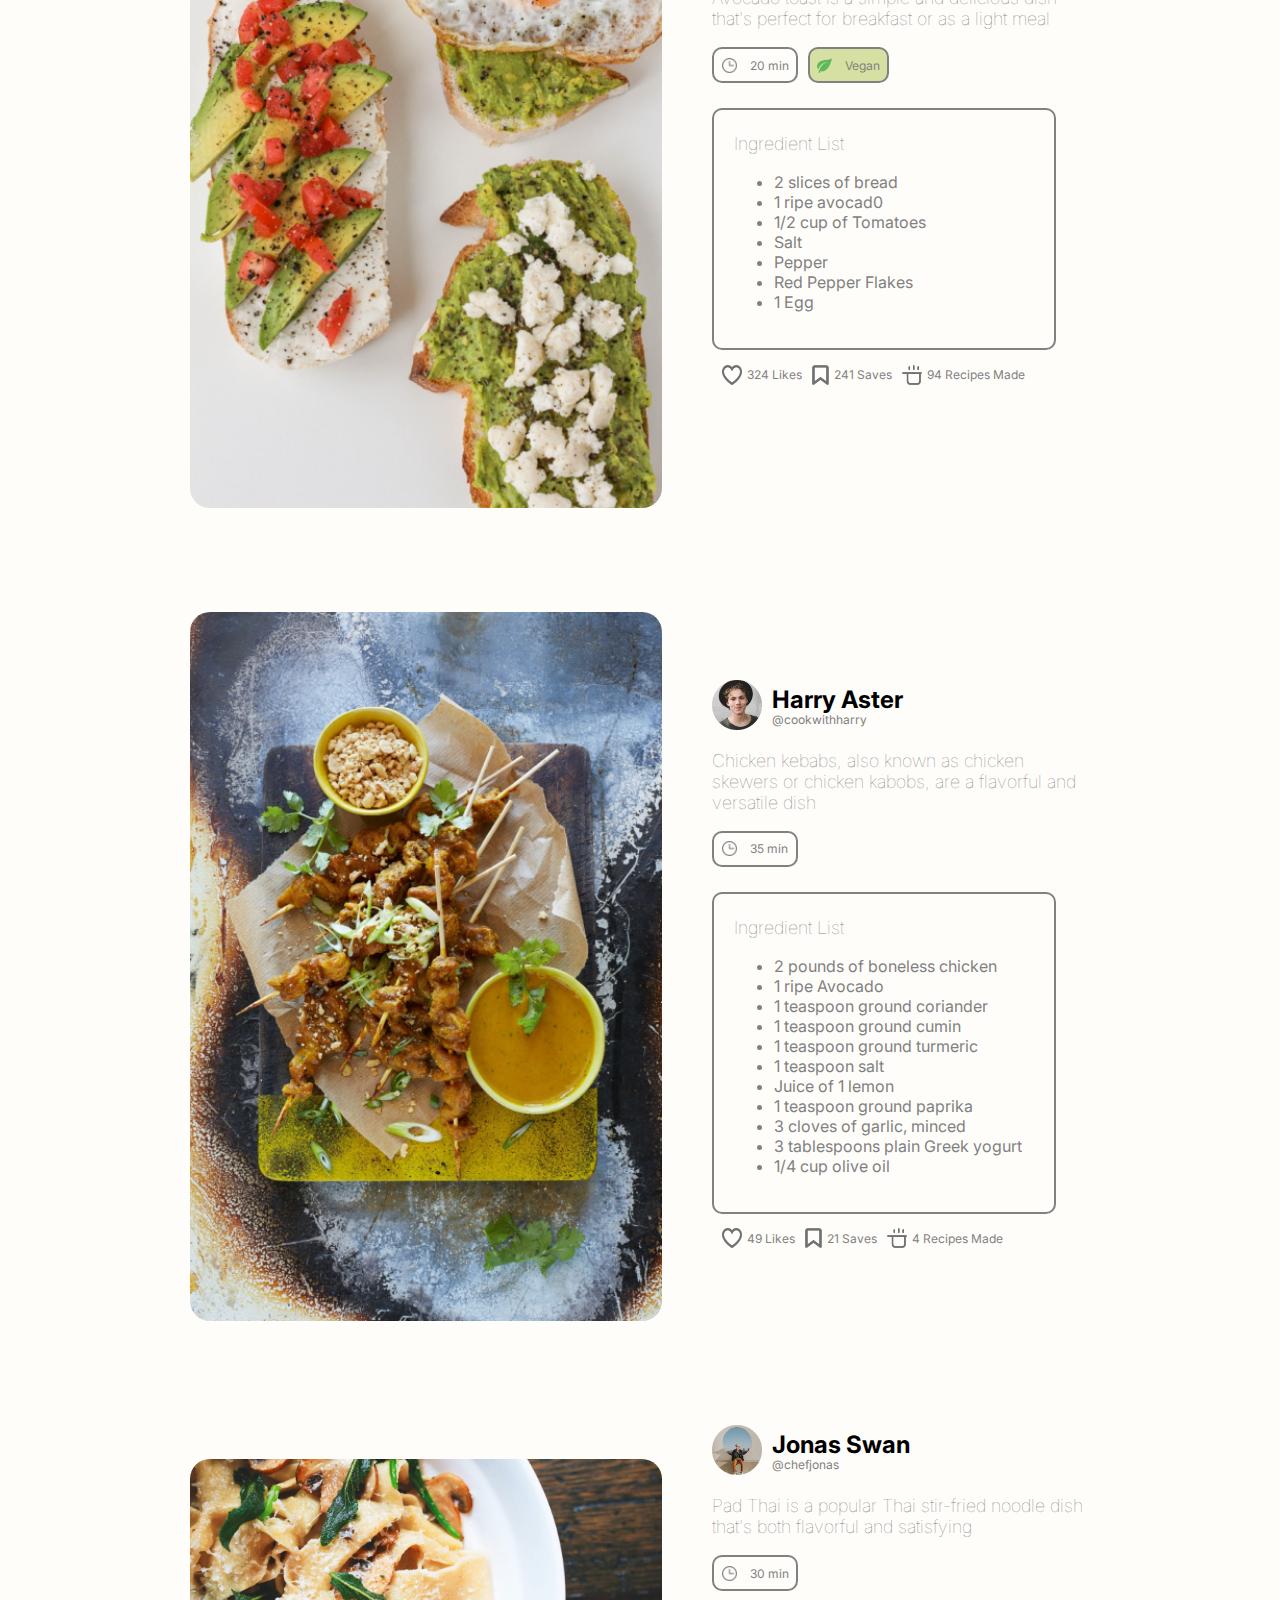
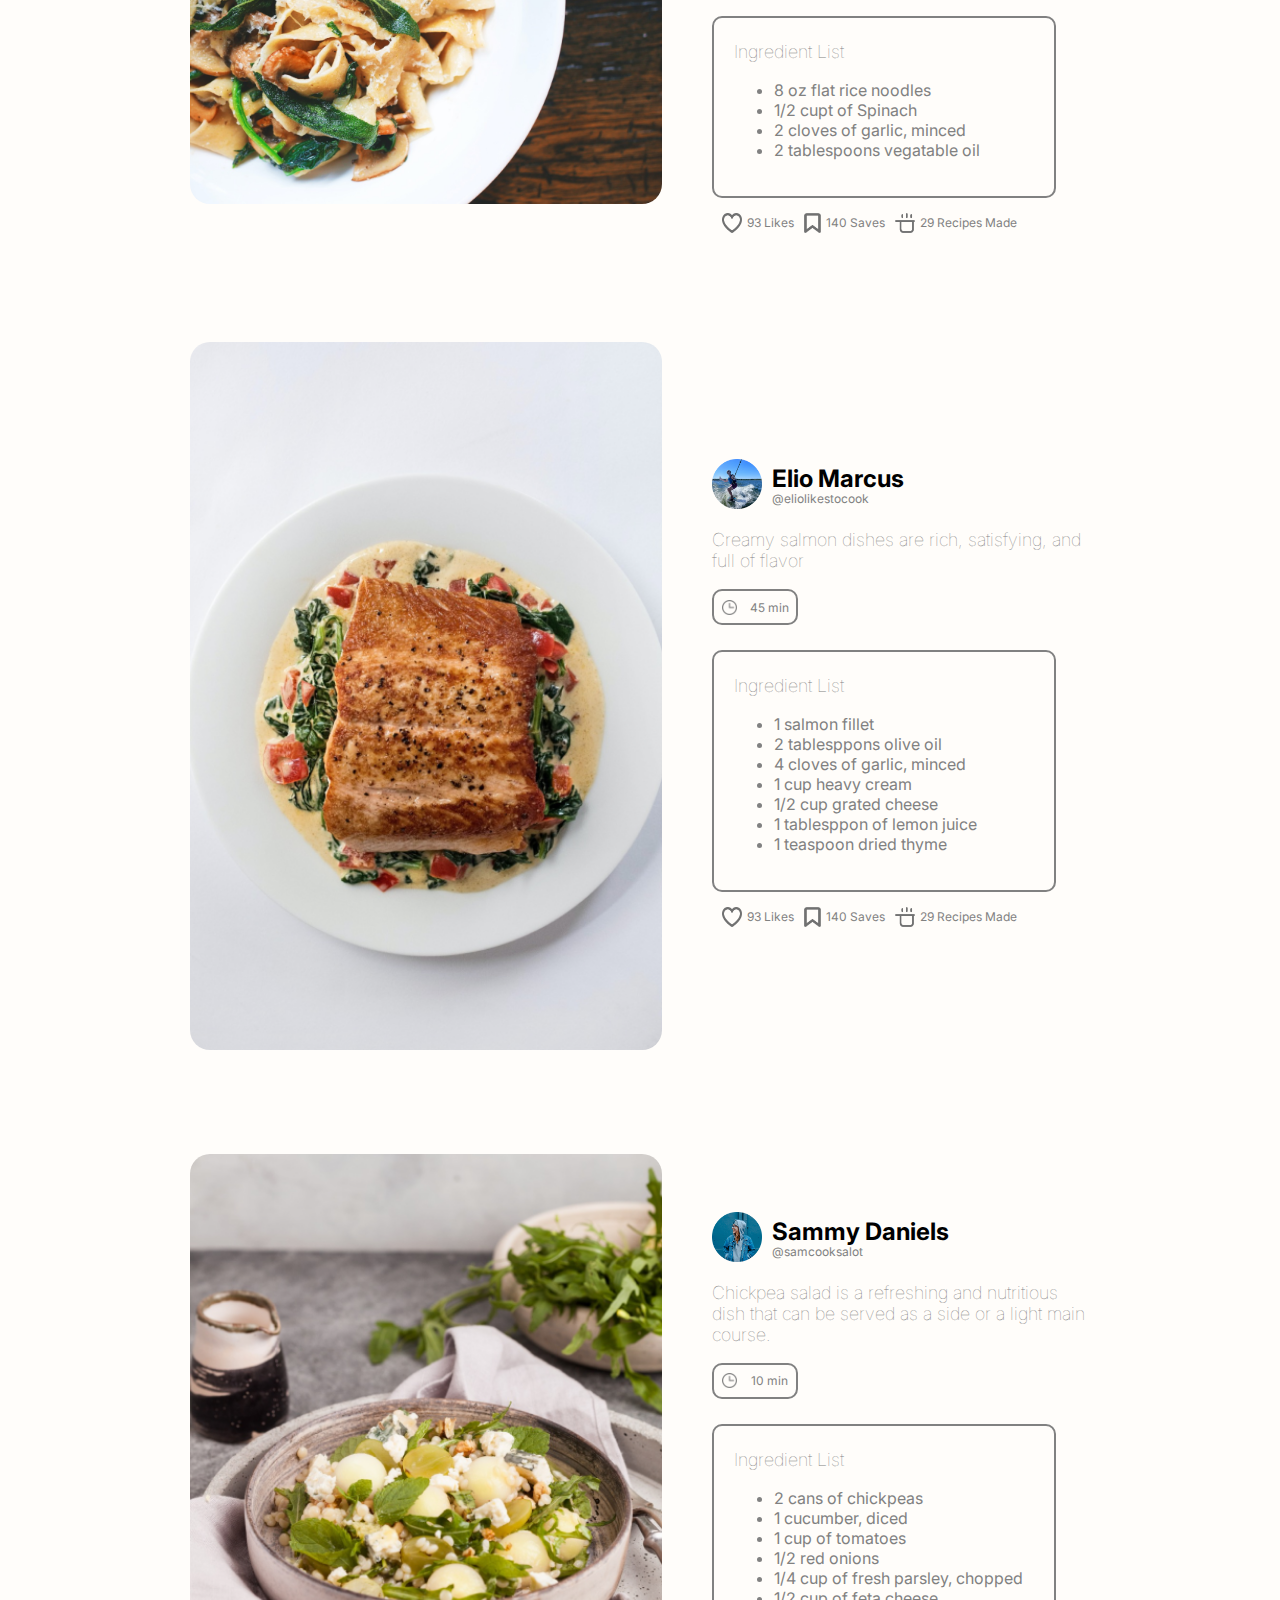
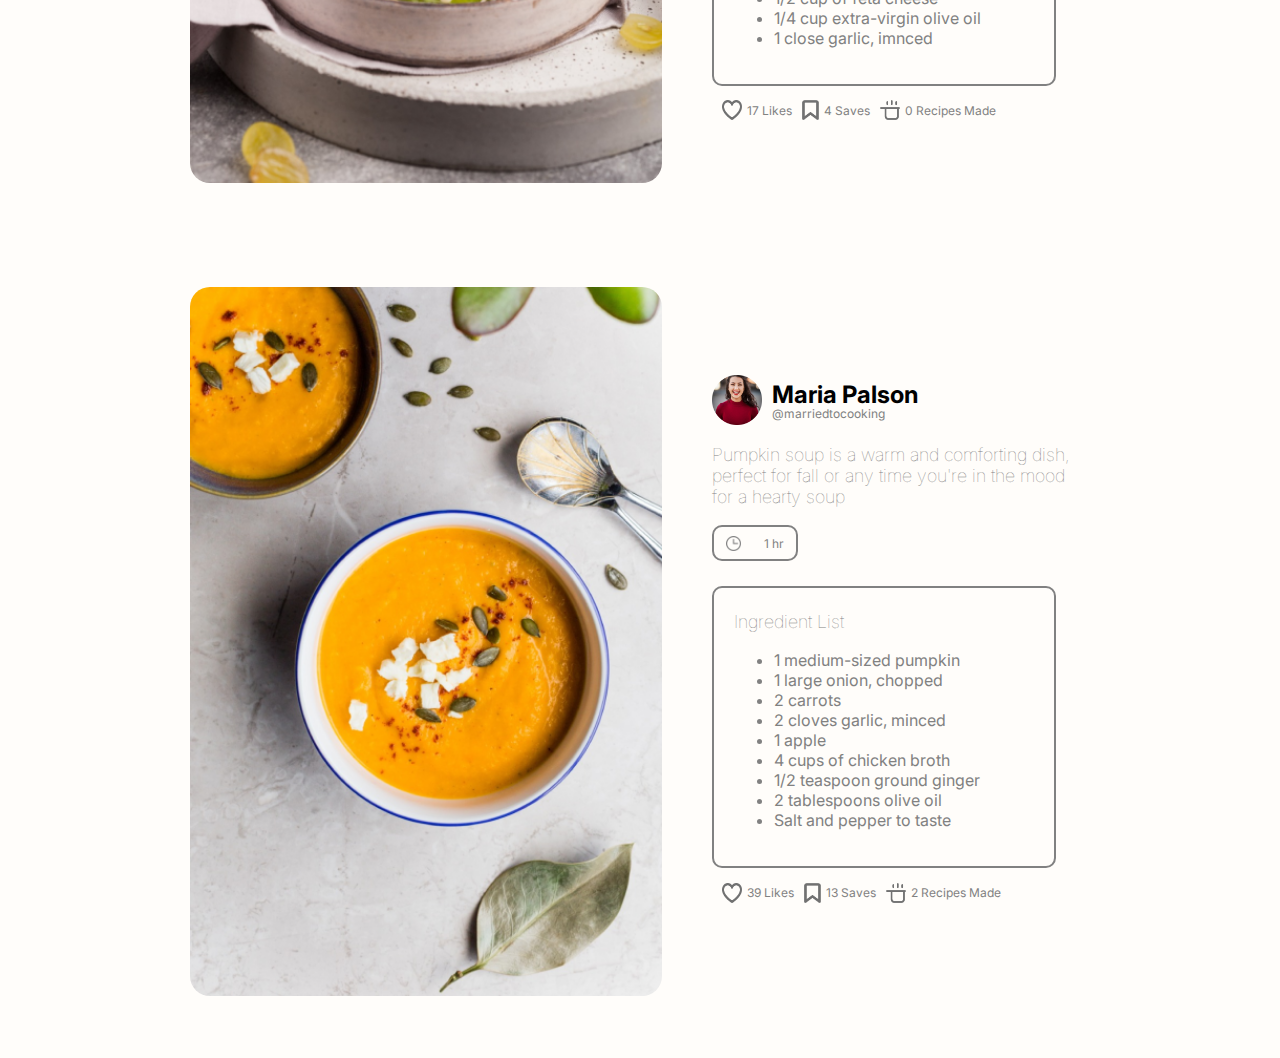
==== commit d80d29c2: "Add files via upload" ====
--- a/index.html
+++ b/index.html
@@ -32,6 +32,7 @@
         </div>
 
         <div id="navigation-icons-right">
+            <a href="explore/explore.html"><img class="icons" src="img/explore-icon.svg" alt="explore icon"></a>
             <a href="community/community.html"><img class="icons" src="img/communityicon.png" alt="community icon"></a>
             <a href="saved/saved.html"><img class="icons" src="img/savedicon.png" alt="saved icon"></a>
             <a href="profile/profile.html"><img class="usericon" src="img/usericon.png" alt="usericon"></a>
@@ -607,14 +608,14 @@
                 var heartText = postDiv.querySelector('p');
                 var likesCount = parseInt(heartText.textContent);
 
-                if (saveIcon.src.endsWith('saved-fill.svg')) {
+                if (saveIcon.classList.contains('liked')) {
                     saveIcon.src = 'img/savedicong.png';
                     saveIcon.classList.remove('liked');
-                    heartText.textContent = likesCount + 1 + ' Likes';
+                    heartText.textContent = likesCount - 1 + ' Likes';
                 } else {
                     saveIcon.src = filledSave;
                     saveIcon.classList.add('liked');
-                    heartText.textContent = likesCount - 1 + ' Likes';
+                    heartText.textContent = likesCount + 1 + ' Likes';
                 }
             }
         });
@@ -644,14 +645,14 @@
                 var flagText = postDivf.querySelector('p');
                 var savesCount = parseInt(flagText.textContent);
 
-                if (flagIcon.src.endsWith('flag-fill.svg')) {
+                if (flagIcon.classList.contains('saved')) {
                     flagIcon.src = 'img/flagicon.png';
                     flagIcon.classList.remove('saved');
-                    flagText.textContent = savesCount + 1 + ' Saves';
+                    flagText.textContent = savesCount - 1 + ' Saves';
                 } else {
                     flagIcon.src = filledFlag;
                     flagIcon.classList.add('saved');
-                    flagText.textContent = savesCount - 1 + ' Saves';
+                    flagText.textContent = savesCount + 1 + ' Saves';
                 }
             }
         });
--- a/css/navbar.css
+++ b/css/navbar.css
@@ -38,7 +38,7 @@
 
 
 #navigation-icons-right {
-    width: 175px;
+    width: 200px;
 
     display: flex;
     justify-content: space-between;
@@ -52,7 +52,7 @@
 }
 
 .icons {
-    width: 40px;
+    width: 35px;
 }
 
 .usericon {
